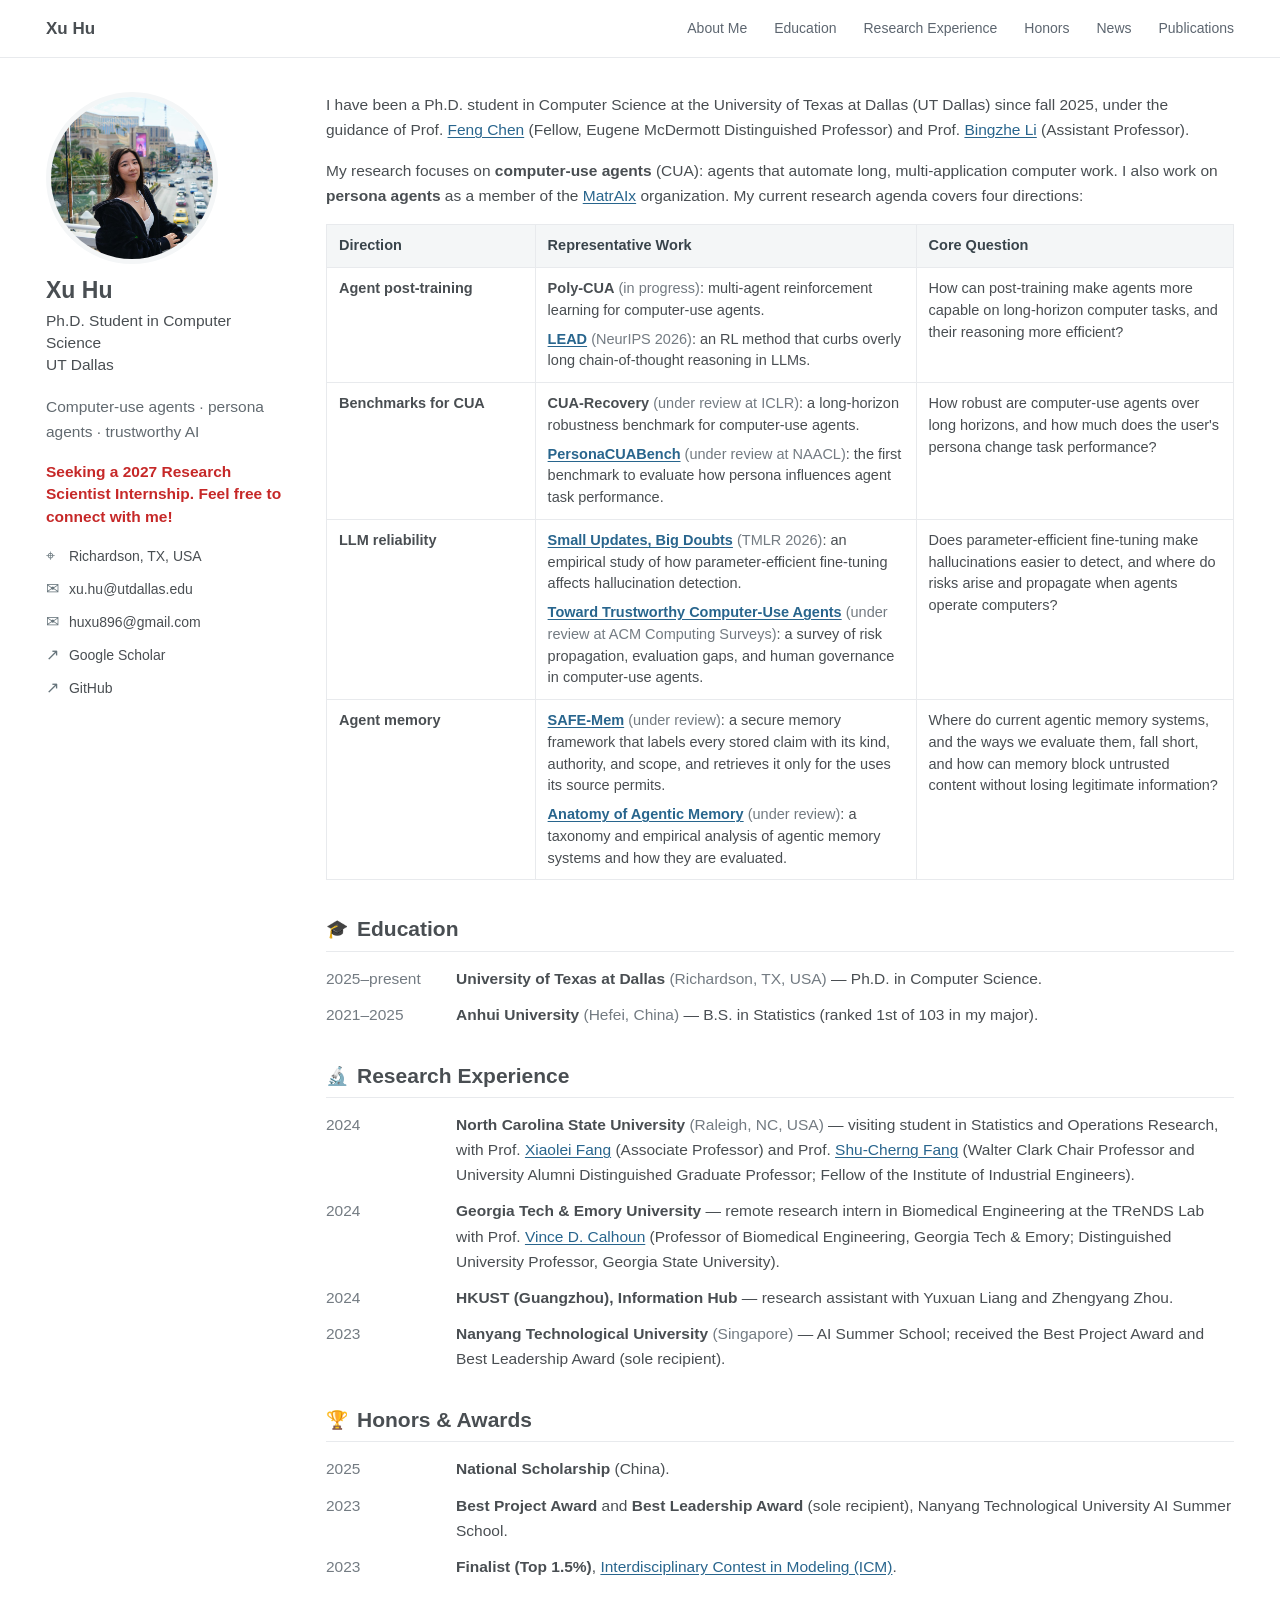
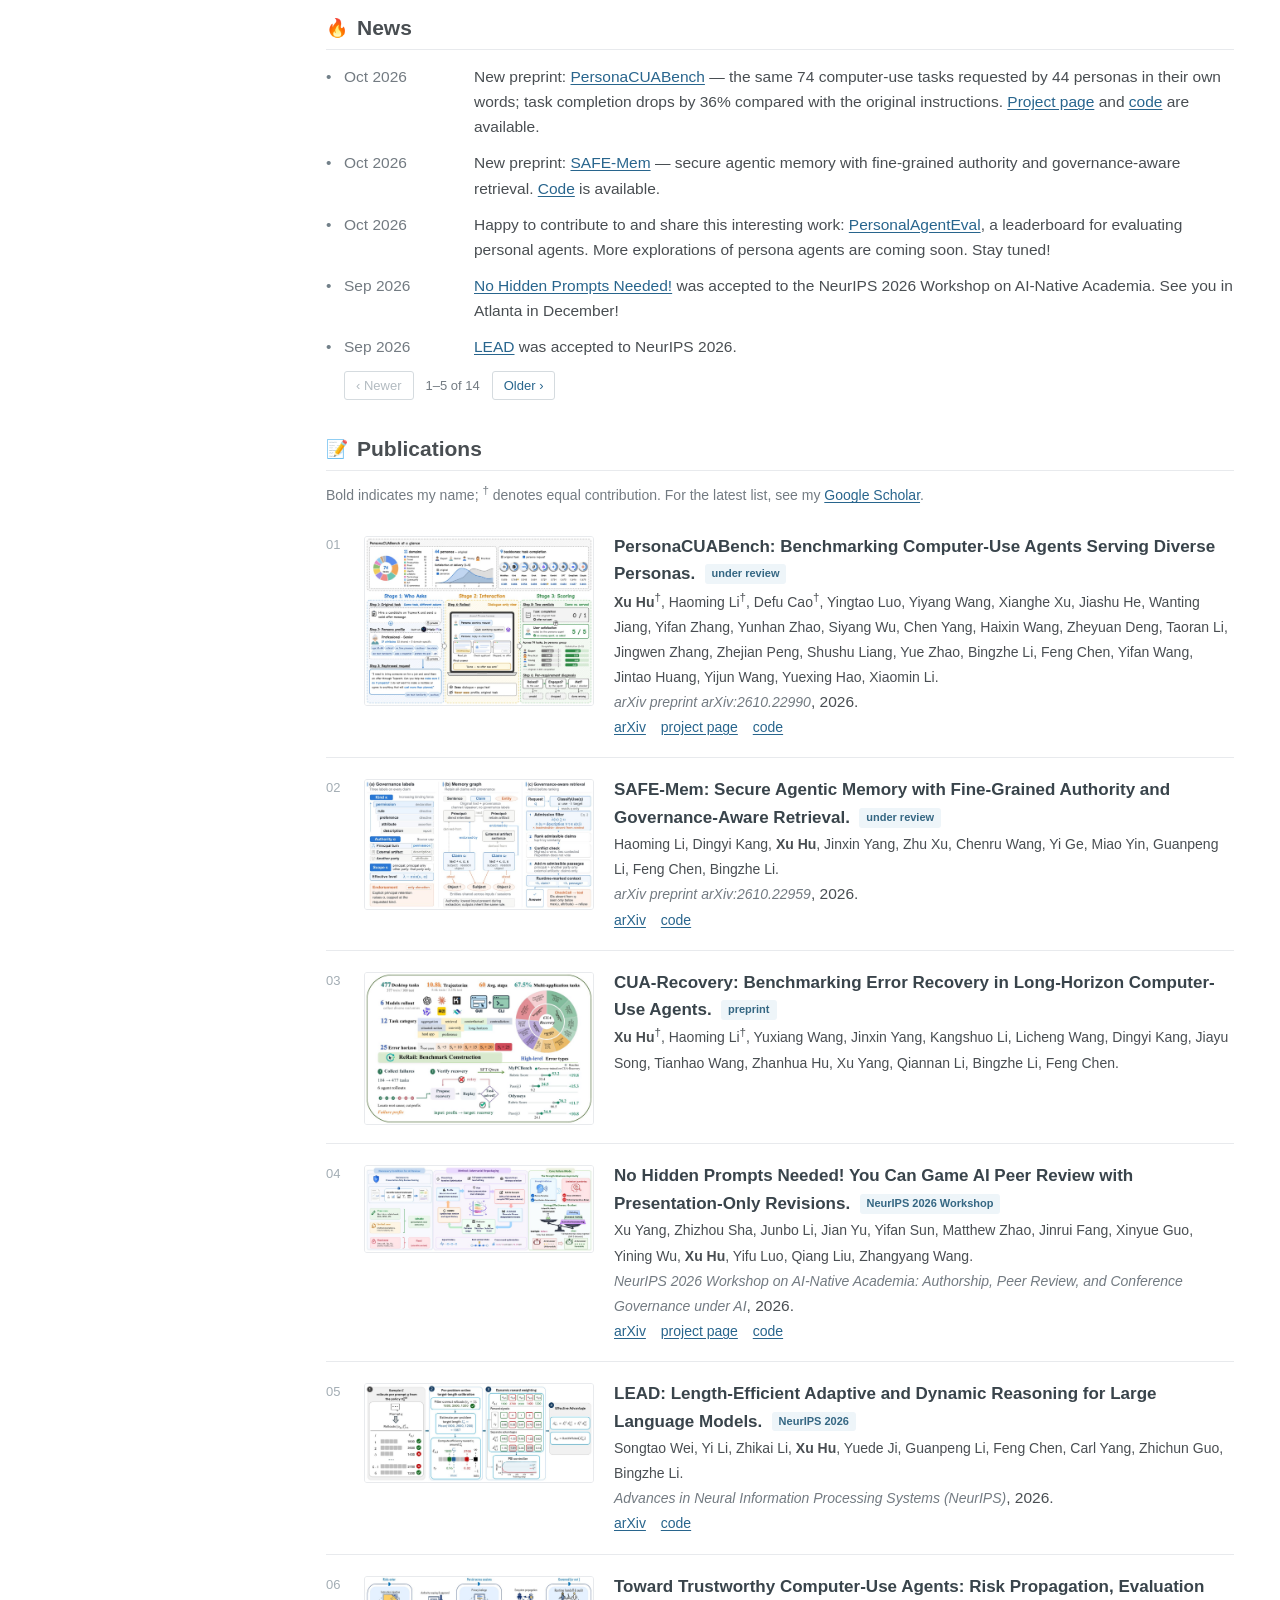
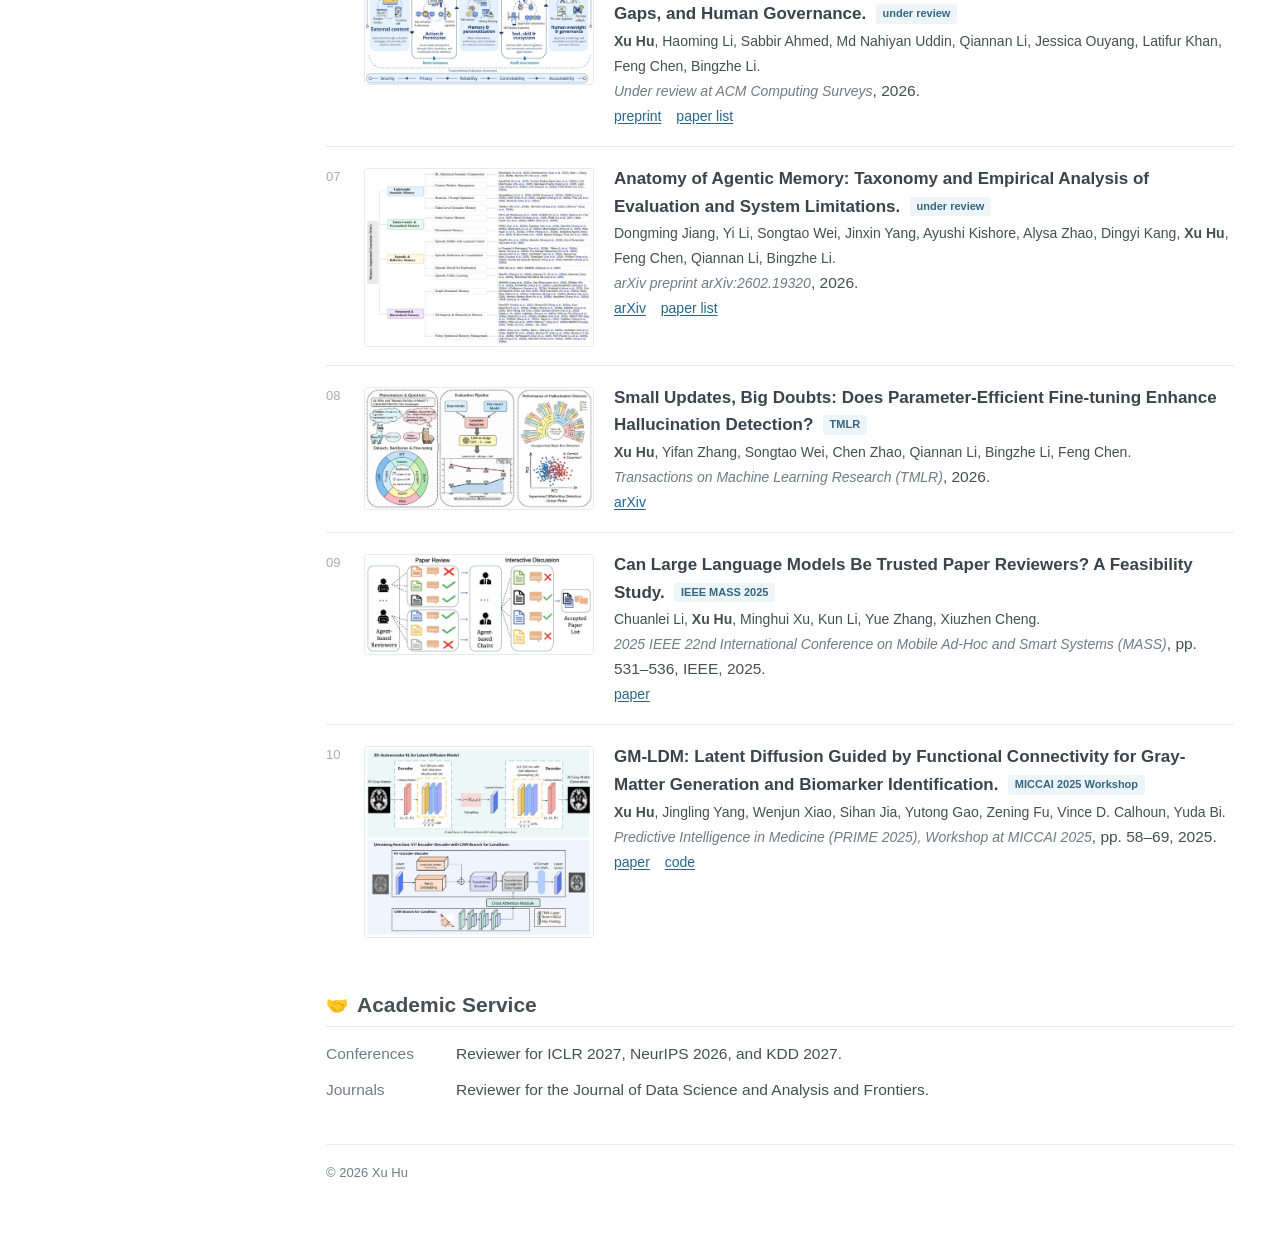
==== index.html @ dbf69cb7 "List Xu Hu first among PersonaCUABench co-first authors" ====
<!DOCTYPE html>
<html lang="en">
<head>
  <meta charset="utf-8" />
  <meta name="viewport" content="width=device-width, initial-scale=1" />
  <title>Xu Hu | Ph.D. Student at UT Dallas</title>
  <meta name="description" content="Xu Hu is a Ph.D. student in Computer Science at the University of Texas at Dallas (UT Dallas), researching trustworthy computer-use agents, persona agents, and AI safety." />
  <link rel="canonical" href="https://xu-hu-2002.github.io/" />
  <script type="application/ld+json">
  {
    "@context": "https://schema.org",
    "@type": "ProfilePage",
    "mainEntity": {
      "@type": "Person",
      "name": "Xu Hu",
      "url": "https://xu-hu-2002.github.io/",
      "image": "https://xu-hu-2002.github.io/profile.jpg",
      "jobTitle": "Ph.D. Student in Computer Science",
      "knowsAbout": ["Computer-use agents", "Persona agents", "AI safety", "Trustworthy AI"],
      "affiliation": {
        "@type": "CollegeOrUniversity",
        "name": "The University of Texas at Dallas",
        "alternateName": "UT Dallas"
      },
      "sameAs": [
        "https://scholar.google.com/citations?user=4LvTffEAAAAJ&hl=en",
        "https://github.com/xu-hu-2002"
      ]
    }
  }
  </script>
  <link rel="stylesheet" href="styles.css" />
</head>
<body>
  <a class="skip-link" href="#about">Skip to content</a>
  <header class="site-header">
    <div class="header-inner">
      <a class="site-brand" href="index.html">Xu Hu</a>
      <nav class="desktop-nav" aria-label="Main navigation">
        <a href="#about">About Me</a>
        <a href="#education">Education</a>
        <a href="#research">Research Experience</a>
        <a href="#honors">Honors</a>
        <a href="#news">News</a>
        <a href="#publications">Publications</a>
      </nav>
      <details class="mobile-nav">
        <summary aria-label="Open navigation">☰</summary>
        <nav aria-label="Mobile navigation">
          <a href="#about">About Me</a>
          <a href="#education">Education</a>
          <a href="#research">Research Experience</a>
          <a href="#honors">Honors</a>
          <a href="#news">News</a>
          <a href="#publications">Publications</a>
        </nav>
      </details>
    </div>
  </header>

  <div class="layout">
    <aside class="profile" aria-label="Xu Hu profile">
      <img class="profile-photo" src="profile.jpg" alt="Xu Hu" />
      <div class="profile-content">
        <h1>Xu Hu</h1>
        <p class="profile-role">Ph.D. Student in Computer Science<br />UT Dallas</p>
        <p class="profile-focus">Computer-use agents · persona agents · trustworthy AI</p>
        <p class="profile-seeking">Seeking a 2027 Research Scientist Internship. Feel free to connect with me!</p>
        <ul class="profile-links">
          <li><span aria-hidden="true">⌖</span> Richardson, TX, USA</li>
          <li><span aria-hidden="true">✉</span> <a href="mailto:xu.hu@utdallas.edu">xu.hu@utdallas.edu</a></li>
          <li><span aria-hidden="true">✉</span> <a href="mailto:huxu896@gmail.com">huxu896@gmail.com</a></li>
          <li><span aria-hidden="true">↗</span> <a href="https://scholar.google.com/citations?user=4LvTffEAAAAJ&amp;hl=en">Google Scholar</a></li>
          <li><span aria-hidden="true">↗</span> <a href="https://github.com/xu-hu-2002">GitHub</a></li>
        </ul>
      </div>
    </aside>

    <main class="content" id="about">
      <div class="bio">
        <p>
          I have been a Ph.D. student in Computer Science at the University of
          Texas at Dallas (UT Dallas) since fall 2025, under the guidance of
          Prof. <a href="https://profiles.utdallas.edu/feng.chen">Feng Chen</a>
          (Fellow, Eugene McDermott Distinguished Professor) and
          Prof. <a href="https://profiles.utdallas.edu/bingzhe.li">Bingzhe Li</a>
          (Assistant Professor).
        </p>
        <p>
          My research focuses on <strong>computer-use agents</strong> (CUA): agents that automate long,
          multi-application computer work. I also work on <strong>persona agents</strong> as a
          member of the <a href="https://matraix.ai/">MatrAIx</a> organization. My current research
          agenda covers four directions:
        </p>
        <div class="agenda-wrap">
          <table class="agenda">
            <thead>
              <tr>
                <th scope="col">Direction</th>
                <th scope="col">Representative Work</th>
                <th scope="col">Core Question</th>
              </tr>
            </thead>
            <tbody>
              <tr>
                <th scope="row">Agent post-training</th>
                <td class="work">
                  <p><strong>Poly-CUA</strong> <span class="status">(in progress)</span>: multi-agent reinforcement learning for computer-use agents.</p>
                  <p><a href="https://arxiv.org/abs/2605.09806"><strong>LEAD</strong></a> <span class="status">(NeurIPS 2026)</span>: an RL method that curbs overly long chain-of-thought reasoning in LLMs.</p>
                </td>
                <td>How can post-training make agents more capable on long-horizon computer tasks, and their reasoning more efficient?</td>
              </tr>
              <tr>
                <th scope="row">Benchmarks for CUA</th>
                <td class="work">
                  <p><strong>CUA-Recovery</strong> <span class="status">(under review at ICLR)</span>: a long-horizon robustness benchmark for computer-use agents.</p>
                  <p><a href="https://arxiv.org/abs/2610.22990"><strong>PersonaCUABench</strong></a> <span class="status">(under review at NAACL)</span>: the first benchmark to evaluate how persona influences agent task performance.</p>
                </td>
                <td>How robust are computer-use agents over long horizons, and how much does the user's persona change task performance?</td>
              </tr>
              <tr>
                <th scope="row">LLM reliability</th>
                <td class="work">
                  <p><a href="https://arxiv.org/abs/2602.11166"><strong>Small Updates, Big Doubts</strong></a> <span class="status">(TMLR 2026)</span>: an empirical study of how parameter-efficient fine-tuning affects hallucination detection.</p>
                  <p><a href="https://www.researchgate.net/publication/405422774_Toward_Trustworthy_Computer-Use_Agents_Risk_Propagation_Evaluation_Gaps_and_Human_Governance"><strong>Toward Trustworthy Computer-Use Agents</strong></a> <span class="status">(under review at ACM Computing Surveys)</span>: a survey of risk propagation, evaluation gaps, and human governance in computer-use agents.</p>
                </td>
                <td>Does parameter-efficient fine-tuning make hallucinations easier to detect, and where do risks arise and propagate when agents operate computers?</td>
              </tr>
              <tr>
                <th scope="row">Agent memory</th>
                <td class="work">
                  <p><a href="https://arxiv.org/abs/2610.22959"><strong>SAFE-Mem</strong></a> <span class="status">(under review)</span>: a secure memory framework that labels every stored claim with its kind, authority, and scope, and retrieves it only for the uses its source permits.</p>
                  <p><a href="https://arxiv.org/abs/2602.19320"><strong>Anatomy of Agentic Memory</strong></a> <span class="status">(under review)</span>: a taxonomy and empirical analysis of agentic memory systems and how they are evaluated.</p>
                </td>
                <td>Where do current agentic memory systems, and the ways we evaluate them, fall short, and how can memory block untrusted content without losing legitimate information?</td>
              </tr>
            </tbody>
          </table>
        </div>
      </div>

    <!-- Education -->
    <section id="education">
      <h2 class="section"><span aria-hidden="true">🎓</span> Education</h2>
      <ul class="timeline">
        <li>
          <span class="date">2025–present</span>
          <span class="what"><strong>University of Texas at Dallas</strong> <span class="location">(Richardson, TX, USA)</span> — Ph.D. in Computer Science.</span>
        </li>
        <li>
          <span class="date">2021–2025</span>
          <span class="what"><strong>Anhui University</strong> <span class="location">(Hefei, China)</span> — B.S. in Statistics (ranked 1st of 103 in my major).</span>
        </li>
      </ul>
    </section>

    <!-- Research experience -->
    <section id="research">
      <h2 class="section"><span aria-hidden="true">🔬</span> Research Experience</h2>
      <ul class="timeline">
        <li>
          <span class="date">2024</span>
          <span class="what"><strong>North Carolina State University</strong> <span class="location">(Raleigh, NC, USA)</span> — visiting student in Statistics and Operations Research, with Prof. <a class="faculty-name" href="https://ise.ncsu.edu/people/xfang8/">Xiaolei Fang</a> (Associate Professor) and Prof. <a class="faculty-name" href="https://ise.ncsu.edu/people/fang/">Shu-Cherng Fang</a> (Walter Clark Chair Professor and University Alumni Distinguished Graduate Professor; Fellow of the Institute of Industrial Engineers).</span>
        </li>
        <li>
          <span class="date">2024</span>
          <span class="what"><strong>Georgia Tech &amp; Emory University</strong> — remote research intern in Biomedical Engineering at the TReNDS Lab with Prof. <a class="faculty-name" href="https://biomed.emory.edu/about-us/faculty-detail/vince-d-calhoun-phd">Vince D. Calhoun</a> (Professor of Biomedical Engineering, Georgia Tech &amp; Emory; Distinguished University Professor, Georgia State University).</span>
        </li>
        <li>
          <span class="date">2024</span>
          <span class="what"><strong>HKUST (Guangzhou), Information Hub</strong> — research assistant with Yuxuan Liang and Zhengyang Zhou.</span>
        </li>
        <li>
          <span class="date">2023</span>
          <span class="what"><strong>Nanyang Technological University</strong> <span class="location">(Singapore)</span> — AI Summer School; received the Best Project Award and Best Leadership Award (sole recipient).</span>
        </li>
      </ul>
    </section>

    <!-- Honors and awards -->
    <section id="honors">
      <h2 class="section"><span aria-hidden="true">🏆</span> Honors &amp; Awards</h2>
      <ul class="timeline">
        <li>
          <span class="date">2025</span>
          <span class="what"><strong>National Scholarship</strong> (China).</span>
        </li>
        <li>
          <span class="date">2023</span>
          <span class="what"><strong>Best Project Award</strong> and <strong>Best Leadership Award</strong> (sole recipient), Nanyang Technological University AI Summer School.</span>
        </li>
        <li>
          <span class="date">2023</span>
          <span class="what"><strong>Finalist (Top 1.5%)</strong>, <a href="https://www.contest.comap.com/undergraduate/contests/mcm/contests/2023/results/">Interdisciplinary Contest in Modeling (ICM)</a>.</span>
        </li>
      </ul>
    </section>

    <!-- News -->
    <section id="news">
      <h2 class="section"><span aria-hidden="true">🔥</span> News</h2>
      <ul class="news" id="news-list">
        <li>
          <span class="date">Oct 2026</span>
          <span class="what">New preprint:
            <a href="https://arxiv.org/abs/2610.22990">PersonaCUABench</a> —
            the same 74 computer-use tasks requested by 44 personas in their own words; task completion drops by 36%
            compared with the original instructions.
            <a href="https://matraix.ai/research/persona-cua.html">Project page</a> and
            <a href="https://github.com/MatrAIx-ai/PersonaCUABench">code</a> are available.
          </span>
        </li>
        <li>
          <span class="date">Oct 2026</span>
          <span class="what">New preprint:
            <a href="https://arxiv.org/abs/2610.22959">SAFE-Mem</a> —
            secure agentic memory with fine-grained authority and governance-aware retrieval.
            <a href="https://github.com/LVenum/SAFE-Mem">Code</a> is available.
          </span>
        </li>
        <li>
          <span class="date">Oct 2026</span>
          <span class="what">Happy to contribute to and share this interesting work:
            <a href="https://personalagenteval.com">PersonalAgentEval</a>, a leaderboard for evaluating personal agents.
            More explorations of persona agents are coming soon. Stay tuned!
          </span>
        </li>
        <li>
          <span class="date">Sep 2026</span>
          <span class="what">
            <a href="https://arxiv.org/abs/2606.13044">No Hidden Prompts Needed!</a>
            was accepted to the NeurIPS 2026 Workshop on AI-Native Academia. See you in Atlanta in December!
          </span>
        </li>
        <li>
          <span class="date">Sep 2026</span>
          <span class="what">
            <a href="https://arxiv.org/abs/2605.09806">LEAD</a>
            was accepted to NeurIPS 2026.
          </span>
        </li>
        <li>
          <span class="date">Sep 2026</span>
          <span class="what">New work: CUA-Recovery —
            a benchmark and training set for error recovery in long-horizon computer-use agents.
          </span>
        </li>
        <li>
          <span class="date">Jul 30, 2026</span>
          <span class="what">Our paper
            <a href="https://arxiv.org/abs/2602.11166">Small Updates, Big Doubts</a>,
            on hallucination detection, was accepted for publication in Transactions on
            Machine Learning Research (TMLR). This is the first paper from my Ph.D. research!
          </span>
        </li>
        <li>
          <span class="date">Jun 2026</span>
          <span class="what">New preprint:
            <a href="https://arxiv.org/abs/2606.13044">No Hidden Prompts Needed!</a> —
            gaming AI peer review with presentation-only revisions.
          </span>
        </li>
        <li>
          <span class="date">May 2026</span>
          <span class="what">New preprint:
            <a href="https://arxiv.org/abs/2605.09806">LEAD</a> —
            length-efficient adaptive and dynamic reasoning for LLMs.
          </span>
        </li>
        <li>
          <span class="date">2026</span>
          <span class="what">New survey:
            <a href="https://www.researchgate.net/publication/405422774_Toward_Trustworthy_Computer-Use_Agents_Risk_Propagation_Evaluation_Gaps_and_Human_Governance">Toward Trustworthy Computer-Use Agents</a> —
            risk propagation, evaluation gaps, and human governance. Now under review at ACM Computing Surveys.
          </span>
        </li>
        <li>
          <span class="date">Feb 2026</span>
          <span class="what">Two new preprints:
            <a href="https://arxiv.org/abs/2602.11166">Small Updates, Big Doubts</a>
            (hallucination detection) and
            <a href="https://arxiv.org/abs/2602.19320">Anatomy of Agentic Memory</a>.
          </span>
        </li>
        <li>
          <span class="date">Oct 2025</span>
          <span class="what">Paper at IEEE MASS 2025:
            <a href="https://ieeexplore.ieee.org/abstract/document/11206164"><em>Can Large Language Models Be Trusted Paper Reviewers?</em></a>
          </span>
        </li>
        <li>
          <span class="date">Sep 2025</span>
          <span class="what">
            <a href="https://link.springer.com/chapter/10.1007/978-3-032-07904-6_6">GM-LDM</a>
            accepted to the PRIME 2025 workshop at MICCAI 2025.
          </span>
        </li>
        <li>
          <span class="date">Aug 2025</span>
          <span class="what">Started my Ph.D. in Computer Science at UT Dallas.</span>
        </li>
      </ul>
      <div class="news-nav" aria-label="News navigation">
        <button type="button" id="news-newer" aria-controls="news-list">&lsaquo; Newer</button>
        <span class="news-count" id="news-count" aria-live="polite"></span>
        <button type="button" id="news-older" aria-controls="news-list">Older &rsaquo;</button>
      </div>
    </section>

    <!-- Publications -->
    <section id="publications">
      <h2 class="section"><span aria-hidden="true">📝</span> Publications</h2>
      <p class="section-note">Bold indicates my name; <sup>†</sup> denotes equal contribution. For the latest list, see my
        <a href="https://scholar.google.com/citations?user=4LvTffEAAAAJ&amp;hl=en">Google Scholar</a>.
      </p>
      <ol class="pubs">

        <li class="has-fig">
          <a class="pub-fig" href="figures/persona-cua-bench.jpg"><img src="figures/persona-cua-bench.jpg" width="1100" height="811" loading="lazy" alt="Overview of PersonaCUABench: who asks, interaction, and scoring" /></a>
          <div class="pub-body">
            <span class="pub-title"><a href="https://arxiv.org/abs/2610.22990">PersonaCUABench: Benchmarking Computer-Use Agents
              Serving Diverse Personas.</a></span>
            <span class="badge">under review</span><br />
            <span class="pub-authors">
              <span class="me">Xu Hu</span><sup>†</sup>, Haoming Li<sup>†</sup>, Defu Cao<sup>†</sup>, Yingtao Luo,
              Yiyang Wang, Xianghe Xu, Jiashu He, Wanting Jiang, Yifan Zhang, Yunhan Zhao, Siyang Wu,
              Chen Yang, Haixin Wang, Zheyuan Deng, Taoran Li, Jingwen Zhang, Zhejian Peng, Shushu Liang,
              Yue Zhao, Bingzhe Li, Feng Chen, Yifan Wang, Jintao Huang, Yijun Wang, Yuexing Hao,
              Xiaomin Li.</span><br />
            <span class="pub-venue">arXiv preprint arXiv:2610.22990</span>, 2026.<br />
            <span class="pub-links">
              <a href="https://arxiv.org/abs/2610.22990">arXiv</a>
              <a href="https://matraix.ai/research/persona-cua.html">project page</a>
              <a href="https://github.com/MatrAIx-ai/PersonaCUABench">code</a>
            </span>
          </div>
        </li>

        <li class="has-fig">
          <a class="pub-fig" href="figures/safe-mem.jpg"><img src="figures/safe-mem.jpg" width="1100" height="622" loading="lazy" alt="Overview of SAFE-Mem: governance labels, memory graph, and governance-aware retrieval" /></a>
          <div class="pub-body">
            <span class="pub-title"><a href="https://arxiv.org/abs/2610.22959">SAFE-Mem: Secure Agentic Memory with Fine-Grained Authority
              and Governance-Aware Retrieval.</a></span>
            <span class="badge">under review</span><br />
            <span class="pub-authors">
              Haoming Li, Dingyi Kang, <span class="me">Xu Hu</span>, Jinxin Yang, Zhu Xu, Chenru Wang,
              Yi Ge, Miao Yin, Guanpeng Li, Feng Chen, Bingzhe Li.</span><br />
            <span class="pub-venue">arXiv preprint arXiv:2610.22959</span>, 2026.<br />
            <span class="pub-links">
              <a href="https://arxiv.org/abs/2610.22959">arXiv</a>
              <a href="https://github.com/LVenum/SAFE-Mem">code</a>
            </span>
          </div>
        </li>

        <li class="has-fig">
          <a class="pub-fig" href="figures/cua-recovery.jpg"><img src="figures/cua-recovery.jpg" width="1100" height="732" loading="lazy" alt="Overview of the CUA-Recovery benchmark and its construction" /></a>
          <div class="pub-body">
            <span class="pub-title">CUA-Recovery: Benchmarking Error Recovery in Long-Horizon
              Computer-Use Agents.</span>
            <span class="badge">preprint</span><br />
            <span class="pub-authors">
              <span class="me">Xu Hu</span><sup>†</sup>, Haoming Li<sup>†</sup>, Yuxiang Wang, Jinxin Yang,
              Kangshuo Li, Licheng Wang, Dingyi Kang, Jiayu Song, Tianhao Wang, Zhanhua Hu, Xu Yang,
              Qiannan Li, Bingzhe Li, Feng Chen.</span>
          </div>
        </li>

        <li class="has-fig">
          <a class="pub-fig" href="figures/no-hidden-prompts.jpg"><img src="figures/no-hidden-prompts.jpg" width="1100" height="414" loading="lazy" alt="Overview of the presentation-only review-gaming framework" /></a>
          <div class="pub-body">
            <span class="pub-title"><a href="https://arxiv.org/abs/2606.13044">No Hidden Prompts Needed! You Can Game AI Peer Review with
              Presentation-Only Revisions.</a></span>
            <span class="badge">NeurIPS 2026 Workshop</span><br />
            <span class="pub-authors">
              Xu Yang, Zhizhou Sha, Junbo Li, Jian Yu, Yifan Sun, Matthew Zhao, Jinrui Fang,
              Xinyue Guo, Yining Wu, <span class="me">Xu Hu</span>, Yifu Luo, Qiang Liu,
              Zhangyang Wang.</span><br />
            <span class="pub-venue">NeurIPS 2026 Workshop on AI-Native Academia: Authorship, Peer Review,
              and Conference Governance under AI</span>, 2026.<br />
            <span class="pub-links">
              <a href="https://arxiv.org/abs/2606.13044">arXiv</a>
              <a href="https://xyimatvoid.github.io/ARGAR-Site/">project page</a>
              <a href="https://github.com/xyimatvoid/ARGAR">code</a>
            </span>
          </div>
        </li>

        <li class="has-fig">
          <a class="pub-fig" href="figures/lead.jpg"><img src="figures/lead.jpg" width="1100" height="473" loading="lazy" alt="The LEAD framework" /></a>
          <div class="pub-body">
            <span class="pub-title"><a href="https://arxiv.org/abs/2605.09806">LEAD: Length-Efficient Adaptive and Dynamic Reasoning for
              Large Language Models.</a></span>
            <span class="badge">NeurIPS 2026</span><br />
            <span class="pub-authors">
              Songtao Wei, Yi Li, Zhikai Li, <span class="me">Xu Hu</span>, Yuede Ji, Guanpeng Li,
              Feng Chen, Carl Yang, Zhichun Guo, Bingzhe Li.</span><br />
            <span class="pub-venue">Advances in Neural Information Processing Systems (NeurIPS)</span>, 2026.<br />
            <span class="pub-links">
              <a href="https://arxiv.org/abs/2605.09806">arXiv</a>
              <a href="https://github.com/CrazyMint/LEAD">code</a>
            </span>
          </div>
        </li>

        <li class="has-fig">
          <a class="pub-fig" href="figures/trustworthy-cua-survey.jpg"><img src="figures/trustworthy-cua-survey.jpg" width="1100" height="519" loading="lazy" alt="Overview of risk propagation in computer-use agents" /></a>
          <div class="pub-body">
            <span class="pub-title"><a href="https://www.researchgate.net/publication/405422774_Toward_Trustworthy_Computer-Use_Agents_Risk_Propagation_Evaluation_Gaps_and_Human_Governance">Toward Trustworthy Computer-Use Agents: Risk Propagation,
              Evaluation Gaps, and Human Governance.</a></span>
            <span class="badge">under review</span><br />
            <span class="pub-authors">
              <span class="me">Xu Hu</span>, Haoming Li, Sabbir Ahmed, Md Nahiyan Uddin, Qiannan Li,
              Jessica Ouyang, Latifur Khan, Feng Chen, Bingzhe Li.</span><br />
            <span class="pub-venue">Under review at ACM Computing Surveys</span>, 2026.<br />
            <span class="pub-links">
              <a href="https://www.researchgate.net/publication/405422774_Toward_Trustworthy_Computer-Use_Agents_Risk_Propagation_Evaluation_Gaps_and_Human_Governance">preprint</a>
              <a href="https://github.com/xu-hu-2002/Toward-Trustworthy-Computer-Use-Agent-A-Survey">paper list</a>
            </span>
          </div>
        </li>

        <li class="has-fig">
          <a class="pub-fig" href="figures/anatomy-agentic-memory.jpg"><img src="figures/anatomy-agentic-memory.jpg" width="1100" height="852" loading="lazy" alt="Taxonomy of memory-augmented generation systems" /></a>
          <div class="pub-body">
            <span class="pub-title"><a href="https://arxiv.org/abs/2602.19320">Anatomy of Agentic Memory: Taxonomy and Empirical Analysis of
              Evaluation and System Limitations.</a></span>
            <span class="badge">under review</span><br />
            <span class="pub-authors">
              Dongming Jiang, Yi Li, Songtao Wei, Jinxin Yang, Ayushi Kishore, Alysa Zhao,
              Dingyi Kang, <span class="me">Xu Hu</span>, Feng Chen, Qiannan Li, Bingzhe Li.</span><br />
            <span class="pub-venue">arXiv preprint arXiv:2602.19320</span>, 2026.<br />
            <span class="pub-links">
              <a href="https://arxiv.org/abs/2602.19320">arXiv</a>
              <a href="https://github.com/FredJiang0324/Anatomy-of-Agentic-Memory">paper list</a>
            </span>
          </div>
        </li>

        <li class="has-fig">
          <a class="pub-fig" href="figures/small-updates-big-doubts.jpg"><img src="figures/small-updates-big-doubts.jpg" width="1100" height="585" loading="lazy" alt="Overview of the empirical study of fine-tuning and hallucination detection" /></a>
          <div class="pub-body">
            <span class="pub-title"><a href="https://arxiv.org/abs/2602.11166">Small Updates, Big Doubts: Does Parameter-Efficient Fine-tuning
              Enhance Hallucination Detection?</a></span>
            <span class="badge">TMLR</span><br />
            <span class="pub-authors">
              <span class="me">Xu Hu</span>, Yifan Zhang, Songtao Wei, Chen Zhao, Qiannan Li,
              Bingzhe Li, Feng Chen.</span><br />
            <span class="pub-venue">Transactions on Machine Learning Research (TMLR)</span>, 2026.<br />
            <span class="pub-links">
              <a href="https://arxiv.org/abs/2602.11166">arXiv</a>
            </span>
          </div>
        </li>

        <li class="has-fig">
          <a class="pub-fig" href="figures/llm-paper-reviewers.jpg"><img src="figures/llm-paper-reviewers.jpg" width="1100" height="477" loading="lazy" alt="Agent-based paper review and interactive discussion pipeline" /></a>
          <div class="pub-body">
            <span class="pub-title"><a href="https://ieeexplore.ieee.org/abstract/document/11206164">Can Large Language Models Be Trusted Paper Reviewers?
              A Feasibility Study.</a></span>
            <span class="badge">IEEE MASS 2025</span><br />
            <span class="pub-authors">
              Chuanlei Li, <span class="me">Xu Hu</span>, Minghui Xu, Kun Li, Yue Zhang,
              Xiuzhen Cheng.</span><br />
            <span class="pub-venue">2025 IEEE 22nd International Conference on Mobile Ad-Hoc and
              Smart Systems (MASS)</span>, pp. 531&ndash;536, IEEE, 2025.<br />
            <span class="pub-links">
              <a href="https://ieeexplore.ieee.org/abstract/document/11206164">paper</a>
            </span>
          </div>
        </li>

        <li class="has-fig">
          <a class="pub-fig" href="figures/gm-ldm.jpg"><img src="figures/gm-ldm.jpg" width="1100" height="914" loading="lazy" alt="Architecture of the GM-LDM 3D autoencoder and conditional denoising network" /></a>
          <div class="pub-body">
            <span class="pub-title"><a href="https://link.springer.com/chapter/10.1007/978-3-032-07904-6_6">GM-LDM: Latent Diffusion Guided by Functional Connectivity for
              Gray-Matter Generation and Biomarker Identification.</a></span>
            <span class="badge">MICCAI 2025 Workshop</span><br />
            <span class="pub-authors">
              <span class="me">Xu Hu</span>, Jingling Yang, Wenjun Xiao, Sihan Jia, Yutong Gao,
              Zening Fu, Vince D. Calhoun, Yuda Bi.</span><br />
            <span class="pub-venue">Predictive Intelligence in Medicine (PRIME 2025), Workshop at MICCAI 2025</span>,
            pp. 58&ndash;69, 2025.<br />
            <span class="pub-links">
              <a href="https://link.springer.com/chapter/10.1007/978-3-032-07904-6_6">paper</a>
              <a href="https://github.com/xu-hu-2002/FNCtoGM">code</a>
            </span>
          </div>
        </li>

      </ol>
    </section>

    <!-- Academic service -->
    <section id="service">
      <h2 class="section"><span aria-hidden="true">🤝</span> Academic Service</h2>
      <ul class="timeline">
        <li>
          <span class="date">Conferences</span>
          <span class="what">Reviewer for ICLR 2027, NeurIPS 2026, and KDD 2027.</span>
        </li>
        <li>
          <span class="date">Journals</span>
          <span class="what">Reviewer for the Journal of Data Science and Analysis and Frontiers.</span>
        </li>
      </ul>
    </section>

      <footer>&copy; <span id="year"></span> Xu Hu</footer>
    </main>
  </div>
  <script>
    document.getElementById("year").textContent = new Date().getFullYear();
    document.querySelectorAll(".mobile-nav a").forEach(link =>
      link.addEventListener("click", () => { link.closest("details").open = false; })
    );

    // News: a sliding window of five items, moved with the Newer / Older buttons.
    (function () {
      var list = document.getElementById("news-list");
      if (!list) return;
      var items = Array.prototype.slice.call(list.children);
      var SIZE = 5, start = 0, maxStart = Math.max(0, items.length - SIZE);
      if (!maxStart) return;
      var newer = document.getElementById("news-newer");
      var older = document.getElementById("news-older");
      var count = document.getElementById("news-count");
      list.classList.add("news-windowed");

      function show(from, animate, shift) {
        start = Math.min(Math.max(from, 0), maxStart);
        list.style.setProperty("--news-shift", (shift || 0) + "px");
        items.forEach(function (li, i) {
          var visible = i >= start && i < start + SIZE;
          li.hidden = !visible;
          li.classList.toggle("news-last", i === start + SIZE - 1);
          li.classList.remove("news-enter");
          if (visible && animate) { void li.offsetWidth; li.classList.add("news-enter"); }
        });
        newer.disabled = start === 0;
        older.disabled = start === maxStart;
        count.textContent = (start + 1) + "\u2013" + (start + SIZE) + " of " + items.length;
      }

      // Reserve the height of the tallest window so the sections below do not jump.
      function reserve() {
        var keep = start, tallest = 0;
        list.style.minHeight = "";
        for (var s = 0; s <= maxStart; s++) { show(s, false); tallest = Math.max(tallest, list.offsetHeight); }
        list.style.minHeight = tallest + "px";
        show(keep, false);
      }

      newer.addEventListener("click", function () { show(start - SIZE, true, -6); });
      older.addEventListener("click", function () { show(start + SIZE, true, 6); });
      window.addEventListener("resize", reserve);
      reserve();
    })();
  </script>
</body>
</html>
---- styles.css ----
:root {
  --ink: #494e52;
  --muted: #737b82;
  --link: #28658d;
  --link-hover: #154866;
  --line: #e8eaed;
  --max: 1240px;
}

* { box-sizing: border-box; }
html { scroll-behavior: smooth; -webkit-text-size-adjust: 100%; }
body {
  margin: 0;
  color: var(--ink);
  background: #fff;
  font-family: "Trebuchet MS", Helvetica, Arial, sans-serif;
  font-size: 15.5px;
  line-height: 1.62;
  -webkit-font-smoothing: antialiased;
}
a { color: var(--link); text-decoration: underline; text-underline-offset: 2px; }
a:hover { color: var(--link-hover); }
strong { font-weight: 700; }
.skip-link { position: absolute; top: -80px; left: 12px; z-index: 20; background: #fff; padding: 8px 12px; }
.skip-link:focus { top: 8px; }

/* Top navigation */
.site-header {
  position: sticky;
  top: 0;
  z-index: 10;
  height: 58px;
  background: rgba(255, 255, 255, .98);
  border-bottom: 1px solid var(--line);
}
.header-inner {
  max-width: var(--max);
  height: 100%;
  margin: 0 auto;
  padding: 0 26px;
  display: flex;
  align-items: center;
  justify-content: space-between;
  gap: 28px;
}
.site-brand {
  color: var(--ink);
  text-decoration: none;
  font-size: 17px;
  font-weight: 700;
  white-space: nowrap;
}
.desktop-nav { display: flex; align-items: center; gap: 27px; }
.desktop-nav a {
  color: #5d6670;
  text-decoration: none;
  white-space: nowrap;
  font-size: 14px;
}
.desktop-nav a:hover, .desktop-nav a[aria-current="page"] { color: var(--link); }
.mobile-nav { display: none; position: relative; }
.mobile-nav summary {
  display: grid;
  place-items: center;
  width: 38px;
  height: 36px;
  color: #fff;
  background: #65717a;
  cursor: pointer;
  list-style: none;
  font-size: 22px;
  line-height: 1;
}
.mobile-nav summary::-webkit-details-marker { display: none; }
.mobile-nav nav {
  position: absolute;
  top: 44px;
  right: 0;
  width: 230px;
  padding: 8px 0;
  background: #fff;
  border: 1px solid var(--line);
  box-shadow: 0 8px 24px rgba(38, 51, 60, .12);
}
.mobile-nav nav a { display: block; padding: 9px 17px; color: var(--ink); text-decoration: none; }
.mobile-nav nav a:hover { background: #f5f7f8; color: var(--link); }

/* Profile and article layout */
.layout {
  max-width: var(--max);
  margin: 0 auto;
  padding: 34px 26px 72px;
  display: grid;
  grid-template-columns: 236px minmax(0, 1fr);
  gap: 44px;
  align-items: start;
}
.profile { position: sticky; top: 92px; }
.profile-photo {
  display: block;
  width: 172px;
  height: 172px;
  border-radius: 50%;
  border: 5px solid #f4f6f7;
  object-fit: cover;
  object-position: center 37%;
  margin: 0 0 13px;
}
.profile h1 { margin: 0 0 5px; font-size: 23px; line-height: 1.2; }
.profile-role { margin: 0 0 18px; line-height: 1.42; }
.profile-focus { margin: 0 0 17px; color: #626a70; }
.profile-seeking { margin: 0 0 15px; color: #c62828; font-weight: 700; line-height: 1.45; }
.profile-links { margin: 0; padding: 0; list-style: none; font-size: 14px; }
.profile-links li { margin: 0 0 7px; overflow-wrap: anywhere; }
.profile-links li span { display: inline-block; width: 19px; color: #66747b; font-size: 16px; }
.profile-links a { color: var(--ink); text-decoration: none; }
.profile-links a:hover { color: var(--link); text-decoration: underline; }
.content { min-width: 0; }
.bio p { margin: 0 0 16px; }
.bio p:last-child { margin-bottom: 0; }

/* Sections and dated lists */
section { margin-top: 36px; scroll-margin-top: 78px; }
.content > section:first-child { margin-top: 0; }
.content { scroll-margin-top: 78px; }
h2.section {
  display: flex;
  align-items: center;
  gap: 9px;
  margin: 0 0 14px;
  padding: 0 0 8px;
  border-bottom: 1px solid var(--line);
  font-size: 21px;
  line-height: 1.25;
  font-weight: 700;
}
h2.section span { font-size: 18px; }
ul.timeline, ul.news { list-style: none; margin: 0; padding: 0; }
ul.timeline li, ul.news li {
  display: grid;
  grid-template-columns: 116px minmax(0, 1fr);
  gap: 14px;
  margin: 0 0 11px;
}
ul.timeline li:last-child, ul.news li:last-child { margin-bottom: 0; }
ul.news li { position: relative; padding-left: 18px; }
ul.news li::before { content: "•"; position: absolute; left: 0; top: 0; color: #728089; }
.date { color: var(--muted); white-space: nowrap; font-variant-numeric: tabular-nums; }
.what { min-width: 0; }
.location { color: var(--muted); }
.faculty-name { white-space: nowrap; }

/* News sliding window: five items at a time */
.news-nav { display: none; align-items: center; gap: 12px; margin-top: 12px; padding-left: 18px; font-size: 13px; color: var(--muted); }
.news-windowed + .news-nav { display: flex; }
.news-windowed li[hidden] { display: none; }
.news-windowed li.news-last { margin-bottom: 0; }
.news-nav button {
  padding: 3px 11px;
  border: 1px solid #d5dbdf;
  border-radius: 3px;
  background: #fff;
  color: var(--link);
  font: inherit;
  cursor: pointer;
}
.news-nav button:hover:not(:disabled) { background: #eef5f9; border-color: #b9c6ce; }
.news-nav button:disabled { color: #b3bbc1; cursor: default; }
.news-count { font-variant-numeric: tabular-nums; }
@keyframes news-in { from { opacity: 0; transform: translateY(var(--news-shift, 6px)); } to { opacity: 1; transform: none; } }
.news-windowed li.news-enter { animation: news-in .22s ease-out; }

/* Publication list */
.section-note { color: var(--muted); margin: -4px 0 8px; font-size: 14px; }
ol.pubs { margin: 0; padding: 0; list-style: none; counter-reset: pub; }
ol.pubs li {
  position: relative;
  margin: 0;
  padding: 18px 0 18px 38px;
  border-bottom: 1px solid var(--line);
  counter-increment: pub;
}
ol.pubs li:last-child { border-bottom: 0; }
ol.pubs li::before {
  content: counter(pub, decimal-leading-zero);
  position: absolute;
  top: 19px;
  left: 0;
  color: #a3adb4;
  font-size: 13px;
  font-variant-numeric: tabular-nums;
}
ol.pubs li { display: grid; grid-template-columns: 230px minmax(0, 1fr); gap: 20px; align-items: start; }
.pub-fig { display: block; margin-top: 3px; border: 1px solid var(--line); border-radius: 3px; background: #fff; overflow: hidden; line-height: 0; }
.pub-fig img { display: block; width: 100%; height: auto; }
a.pub-fig:hover { border-color: #b9c6ce; }
.pub-fig-empty { border: 0; }
.pub-body { min-width: 0; }
.pub-title { font-size: 17px; font-weight: 700; color: #39444b; }
.pub-title a { color: inherit; text-decoration: none; }
.pub-title a:hover { color: var(--link); text-decoration: underline; }
.pub-authors { font-size: 14px; }
.pub-authors .me { font-weight: 700; }
.pub-venue { color: var(--muted); font-style: italic; font-size: 14px; }
.pub-links { font-size: 14px; }
.pub-links a { margin-right: 11px; }
.badge {
  display: inline-block;
  margin-left: 5px;
  padding: 1px 7px;
  border-radius: 3px;
  background: #eef5f9;
  color: #356783;
  font-size: 11px;
  font-weight: 700;
  vertical-align: 2px;
}

/* Research agenda table */
.agenda-wrap { margin: 0; overflow-x: auto; }
table.agenda { width: 100%; border-collapse: collapse; font-size: 14.5px; line-height: 1.5; }
table.agenda th, table.agenda td {
  padding: 10px 12px;
  border: 1px solid var(--line);
  text-align: left;
  vertical-align: top;
}
table.agenda thead th { background: #f4f6f7; color: #39444b; font-weight: 700; }
table.agenda tbody th { width: 23%; font-weight: 700; }
table.agenda td.work { width: 42%; }
table.agenda td.work p { margin: 0 0 7px; }
table.agenda td.work p:last-child { margin-bottom: 0; }
table.agenda .status { color: var(--muted); }

footer {
  margin-top: 42px;
  padding-top: 17px;
  border-top: 1px solid var(--line);
  color: var(--muted);
  font-size: 13px;
}

@media (max-width: 1000px) {
  .layout { grid-template-columns: 205px minmax(0, 1fr); gap: 34px; }
  ol.pubs li { grid-template-columns: 180px minmax(0, 1fr); gap: 16px; }
  .desktop-nav { gap: 17px; }
  .desktop-nav a { font-size: 13px; }
}
@media (max-width: 760px) {
  .desktop-nav { display: none; }
  .mobile-nav { display: block; }
  .layout { display: block; padding: 26px 20px 64px; }
  .profile {
    position: static;
    display: grid;
    grid-template-columns: 104px minmax(0, 1fr);
    gap: 18px;
    align-items: start;
    margin-bottom: 28px;
  }
  .profile-photo { width: 104px; height: 104px; border-width: 4px; margin: 0; }
  .profile h1 { font-size: 21px; }
  .profile-role { margin-bottom: 9px; }
  .profile-focus { display: none; }
  .profile-seeking { margin-bottom: 8px; font-size: 14px; }
  .profile-links { display: flex; flex-wrap: wrap; gap: 0 12px; font-size: 13px; }
  .profile-links li { margin-bottom: 2px; }
  .header-inner { padding: 0 20px; }
}
@media (max-width: 560px) {
  body { font-size: 15px; }
  .profile { grid-template-columns: 84px minmax(0, 1fr); gap: 13px; }
  .profile-photo { width: 84px; height: 84px; }
  .profile h1 { font-size: 19px; }
  .profile-role { font-size: 13px; }
  .profile-links li:first-child { width: 100%; }
  h2.section { font-size: 19px; }
  ul.timeline li, ul.news li { display: block; margin-bottom: 14px; }
  .date { display: block; font-size: 13px; margin-bottom: 1px; }
  ol.pubs li { display: block; padding-left: 31px; }
  .pub-fig { max-width: 420px; margin: 2px 0 10px; }
  .pub-fig-empty { display: none; }
  .news-nav { padding-left: 0; }
  .pub-title { font-size: 15.5px; }
  table.agenda thead { display: none; }
  table.agenda, table.agenda tbody, table.agenda tr, table.agenda th, table.agenda td { display: block; }
  table.agenda tbody th, table.agenda td.work { width: auto; }
  table.agenda tr { margin: 0 0 10px; border: 1px solid var(--line); }
  table.agenda tr:last-child { margin-bottom: 0; }
  table.agenda th, table.agenda td { border: 0; padding: 7px 12px; }
  table.agenda tbody th { background: #f4f6f7; }
}
@media (prefers-reduced-motion: reduce) {
  html { scroll-behavior: auto; }
  .news-windowed li.news-enter { animation: none; }
}
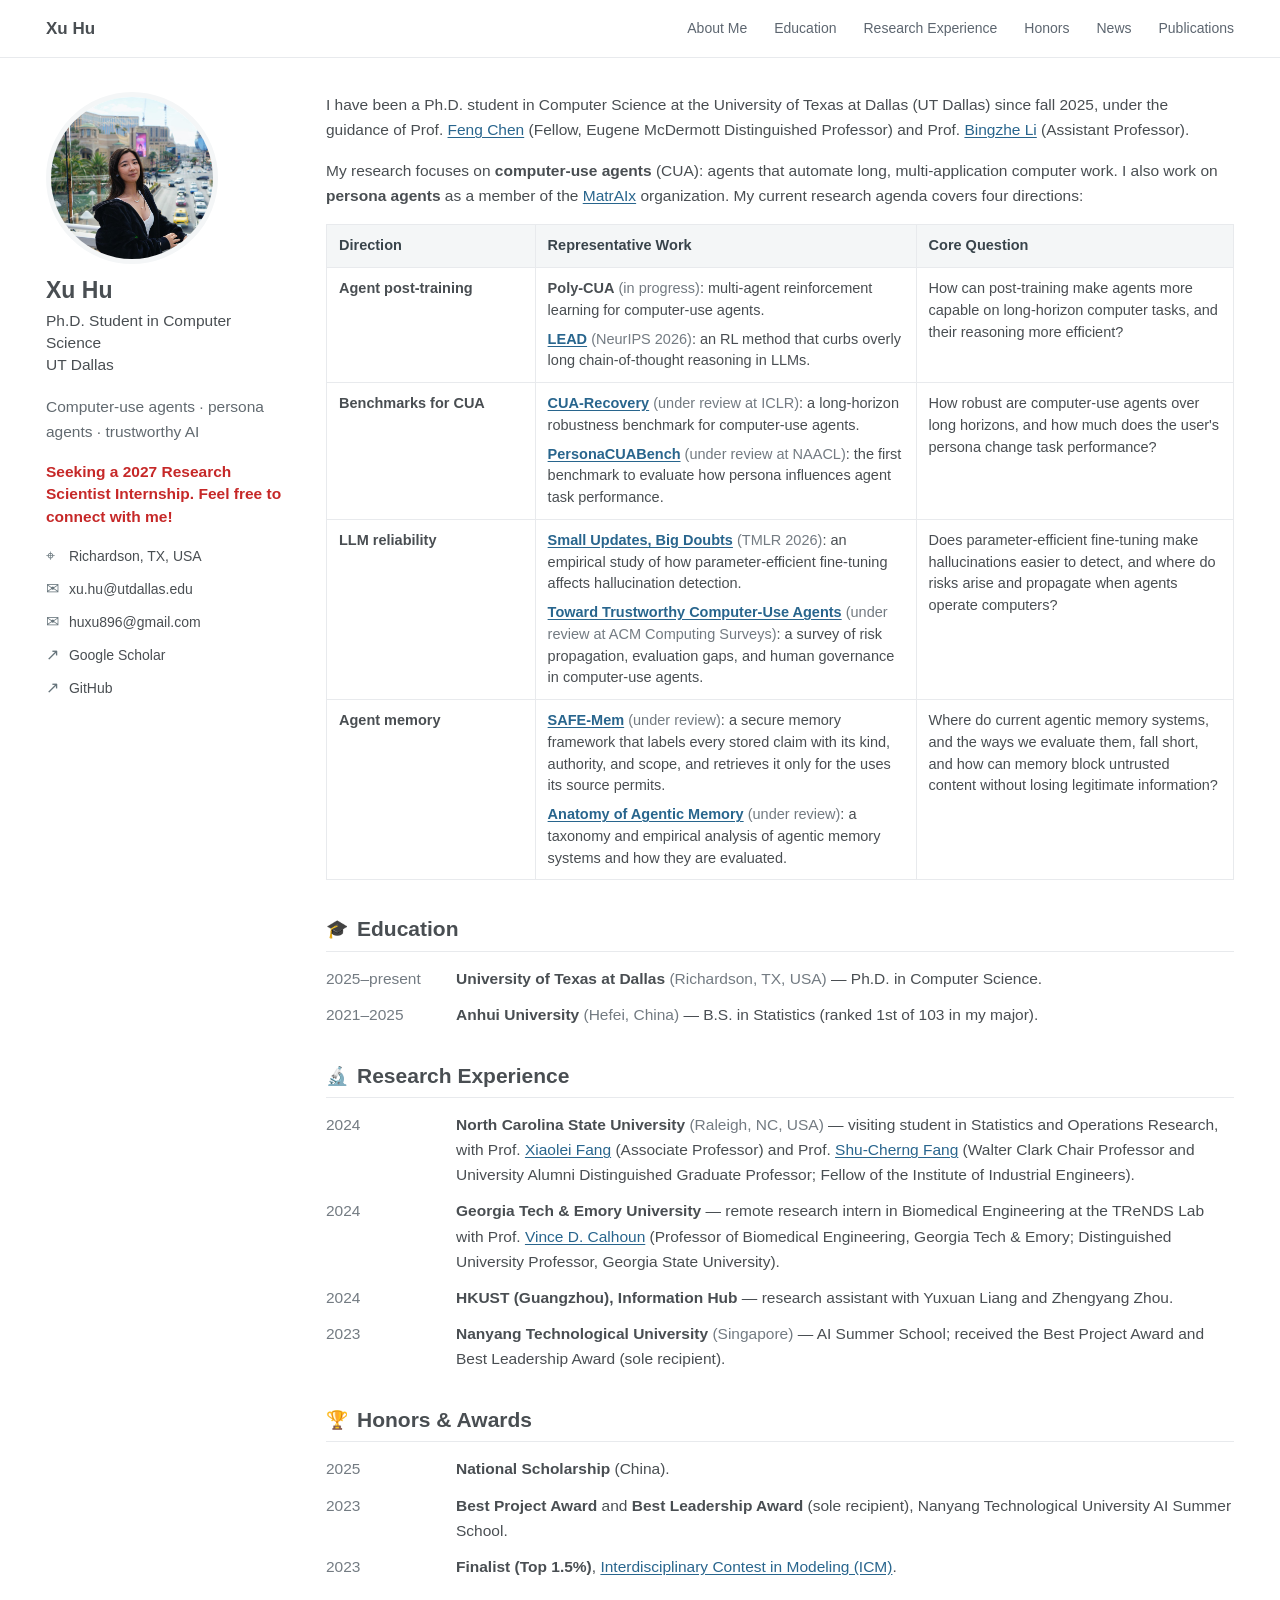
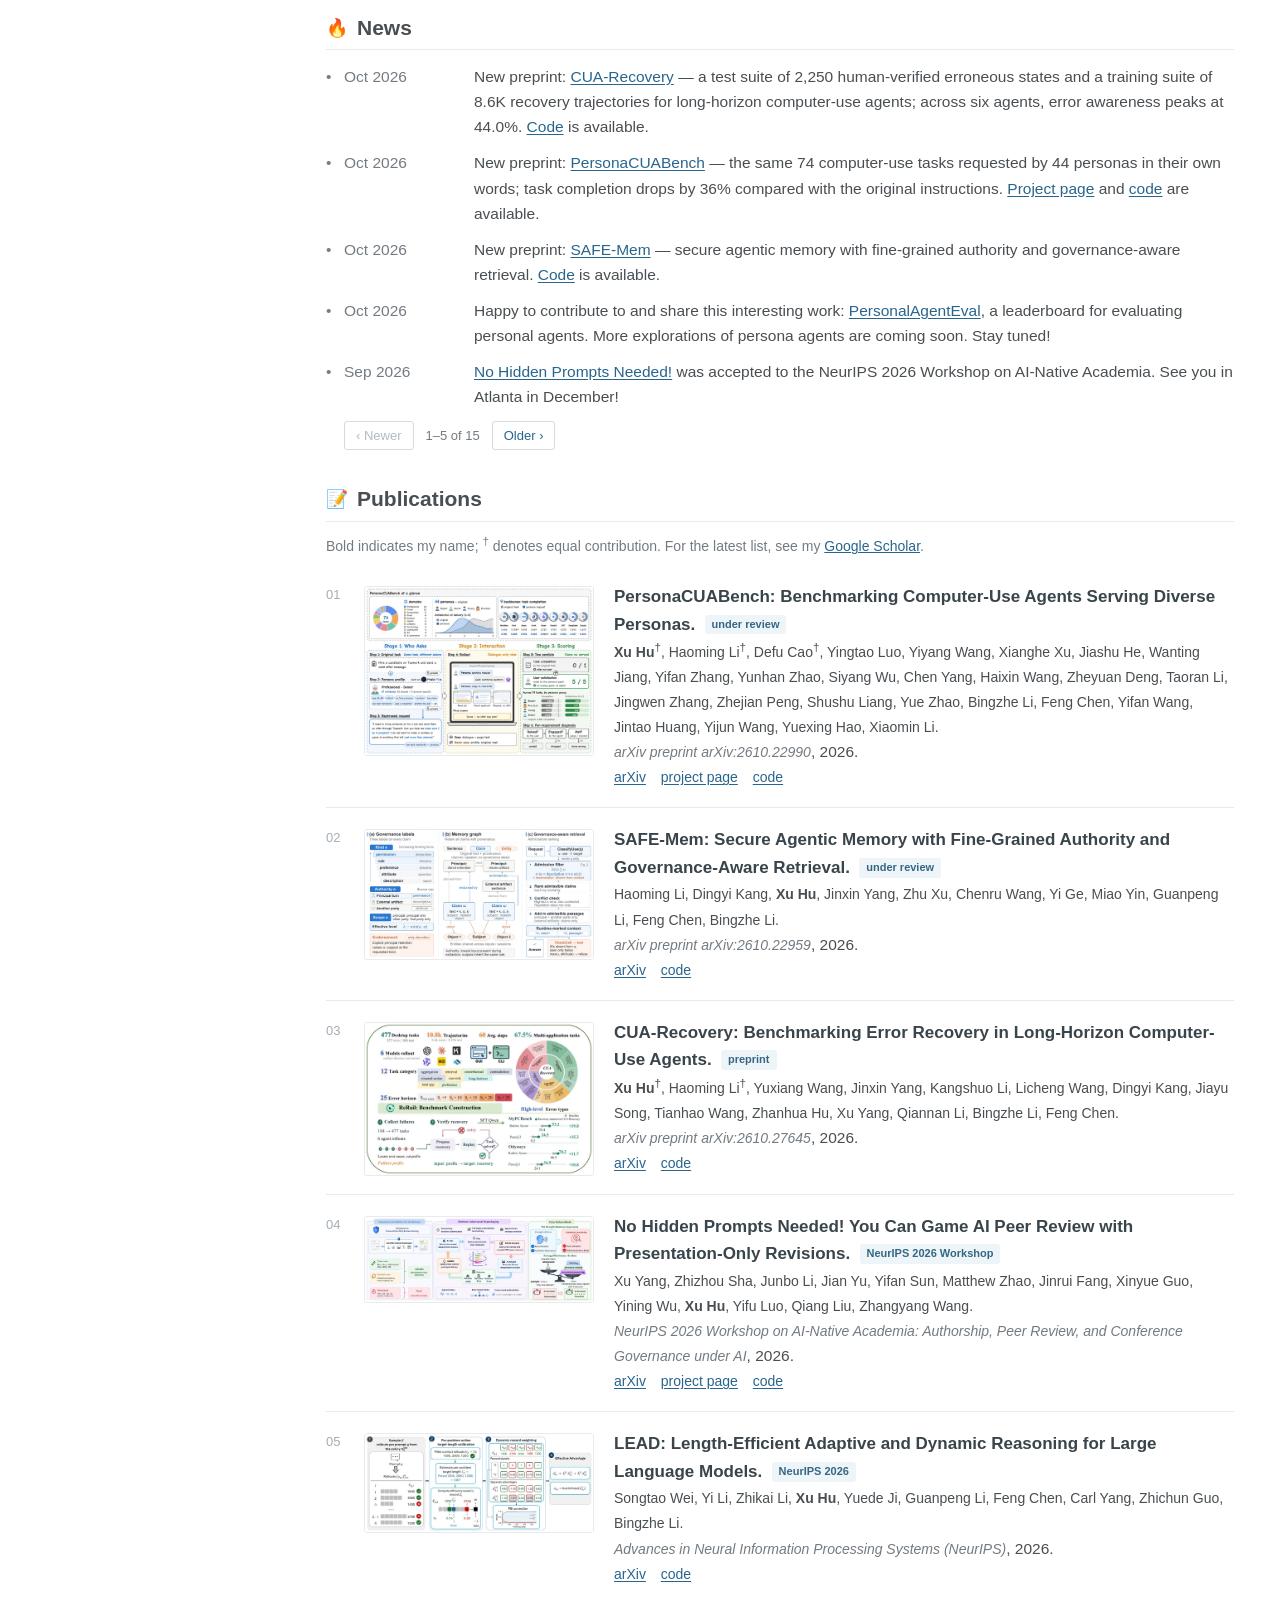
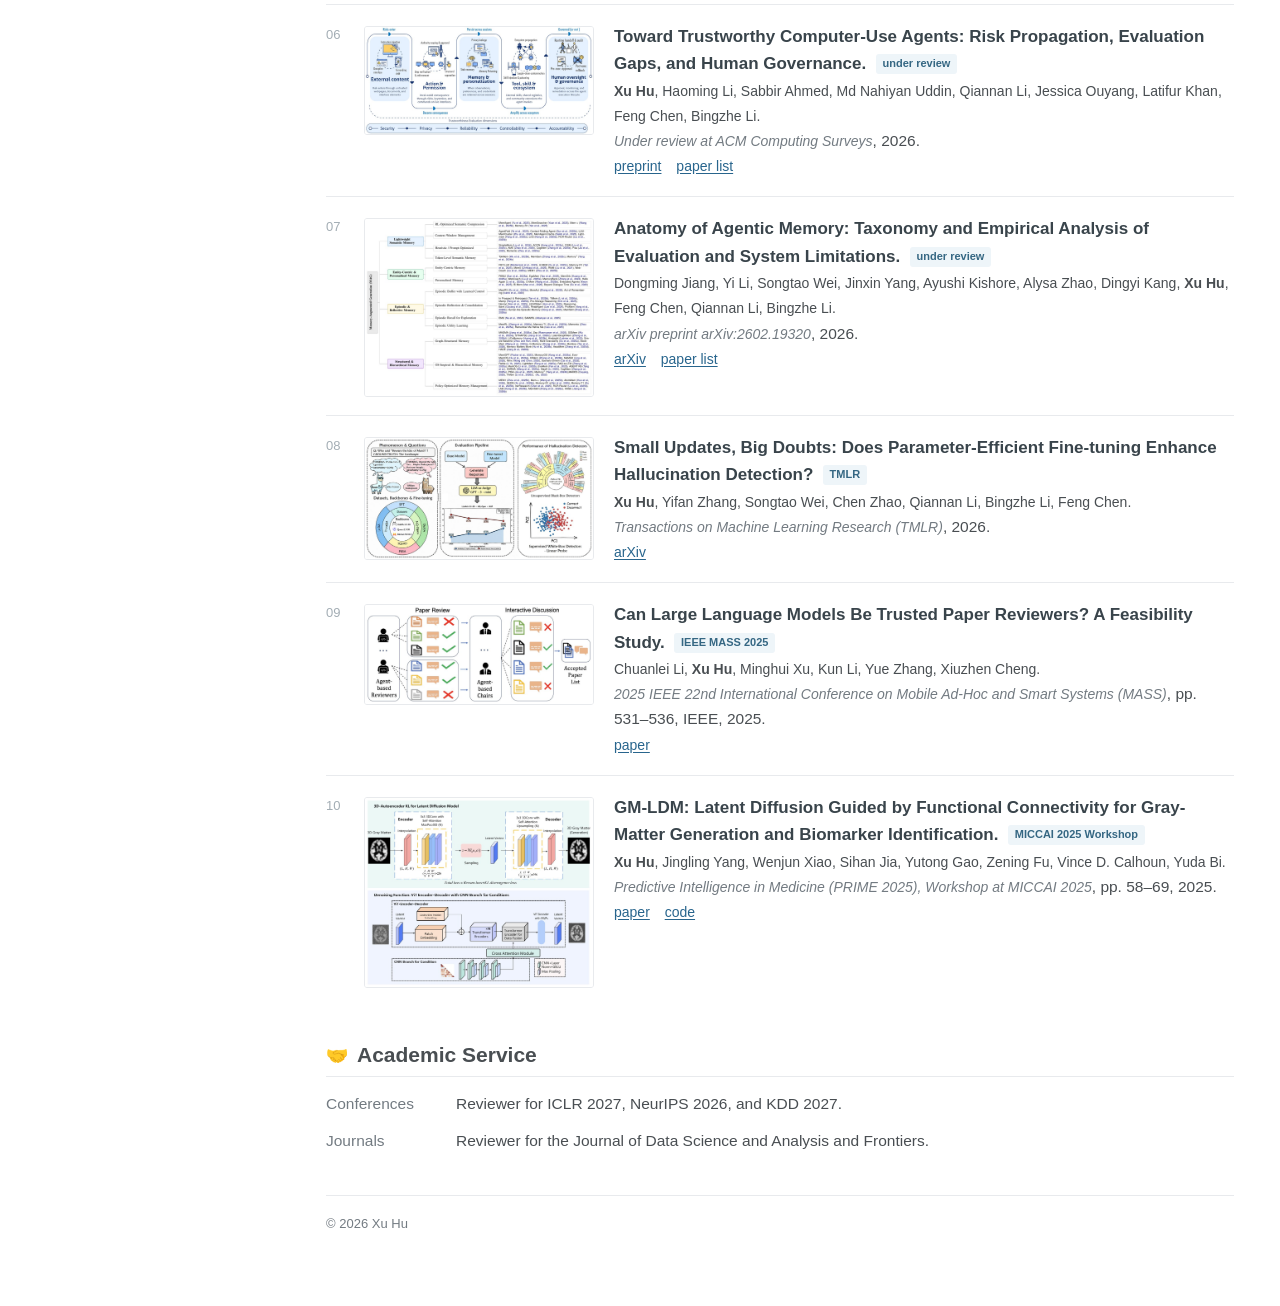
==== commit 7ff8ec2f: "Add arXiv and code links for CUA-RecoveryAdd links to CUA-Recovery and update references" ====
--- a/index.html
+++ b/index.html
@@ -113,7 +113,7 @@
               <tr>
                 <th scope="row">Benchmarks for CUA</th>
                 <td class="work">
-                  <p><strong>CUA-Recovery</strong> <span class="status">(under review at ICLR)</span>: a long-horizon robustness benchmark for computer-use agents.</p>
+                  <p><a href="https://arxiv.org/abs/2610.27645"><strong>CUA-Recovery</strong></a> <span class="status">(under review at ICLR)</span>: a long-horizon robustness benchmark for computer-use agents.</p>
                   <p><a href="https://arxiv.org/abs/2610.22990"><strong>PersonaCUABench</strong></a> <span class="status">(under review at NAACL)</span>: the first benchmark to evaluate how persona influences agent task performance.</p>
                 </td>
                 <td>How robust are computer-use agents over long horizons, and how much does the user's persona change task performance?</td>
@@ -203,6 +203,15 @@
         <li>
           <span class="date">Oct 2026</span>
           <span class="what">New preprint:
+            <a href="https://arxiv.org/abs/2610.27645">CUA-Recovery</a> —
+            a test suite of 2,250 human-verified erroneous states and a training suite of 8.6K recovery trajectories
+            for long-horizon computer-use agents; across six agents, error awareness peaks at 44.0%.
+            <a href="https://github.com/xu-hu-2002/CUA-Recovery">Code</a> is available.
+          </span>
+        </li>
+        <li>
+          <span class="date">Oct 2026</span>
+          <span class="what">New preprint:
             <a href="https://arxiv.org/abs/2610.22990">PersonaCUABench</a> —
             the same 74 computer-use tasks requested by 44 personas in their own words; task completion drops by 36%
             compared with the original instructions.
@@ -241,7 +250,7 @@
         </li>
         <li>
           <span class="date">Sep 2026</span>
-          <span class="what">New work: CUA-Recovery —
+          <span class="what">New work: <a href="https://arxiv.org/abs/2610.27645">CUA-Recovery</a> —
             a benchmark and training set for error recovery in long-horizon computer-use agents.
           </span>
         </li>
@@ -356,13 +365,18 @@
         <li class="has-fig">
           <a class="pub-fig" href="figures/cua-recovery.jpg"><img src="figures/cua-recovery.jpg" width="1100" height="732" loading="lazy" alt="Overview of the CUA-Recovery benchmark and its construction" /></a>
           <div class="pub-body">
-            <span class="pub-title">CUA-Recovery: Benchmarking Error Recovery in Long-Horizon
-              Computer-Use Agents.</span>
+            <span class="pub-title"><a href="https://arxiv.org/abs/2610.27645">CUA-Recovery: Benchmarking Error Recovery in Long-Horizon
+              Computer-Use Agents.</a></span>
             <span class="badge">preprint</span><br />
             <span class="pub-authors">
               <span class="me">Xu Hu</span><sup>†</sup>, Haoming Li<sup>†</sup>, Yuxiang Wang, Jinxin Yang,
               Kangshuo Li, Licheng Wang, Dingyi Kang, Jiayu Song, Tianhao Wang, Zhanhua Hu, Xu Yang,
-              Qiannan Li, Bingzhe Li, Feng Chen.</span>
+              Qiannan Li, Bingzhe Li, Feng Chen.</span><br>
+            <span class="pub-venue">arXiv preprint arXiv:2610.27645</span>, 2026.<br>
+            <span class="pub-links">
+              <a href="https://arxiv.org/abs/2610.27645">arXiv</a>
+              <a href="https://github.com/xu-hu-2002/CUA-Recovery">code</a>
+            </span>
           </div>
         </li>
 
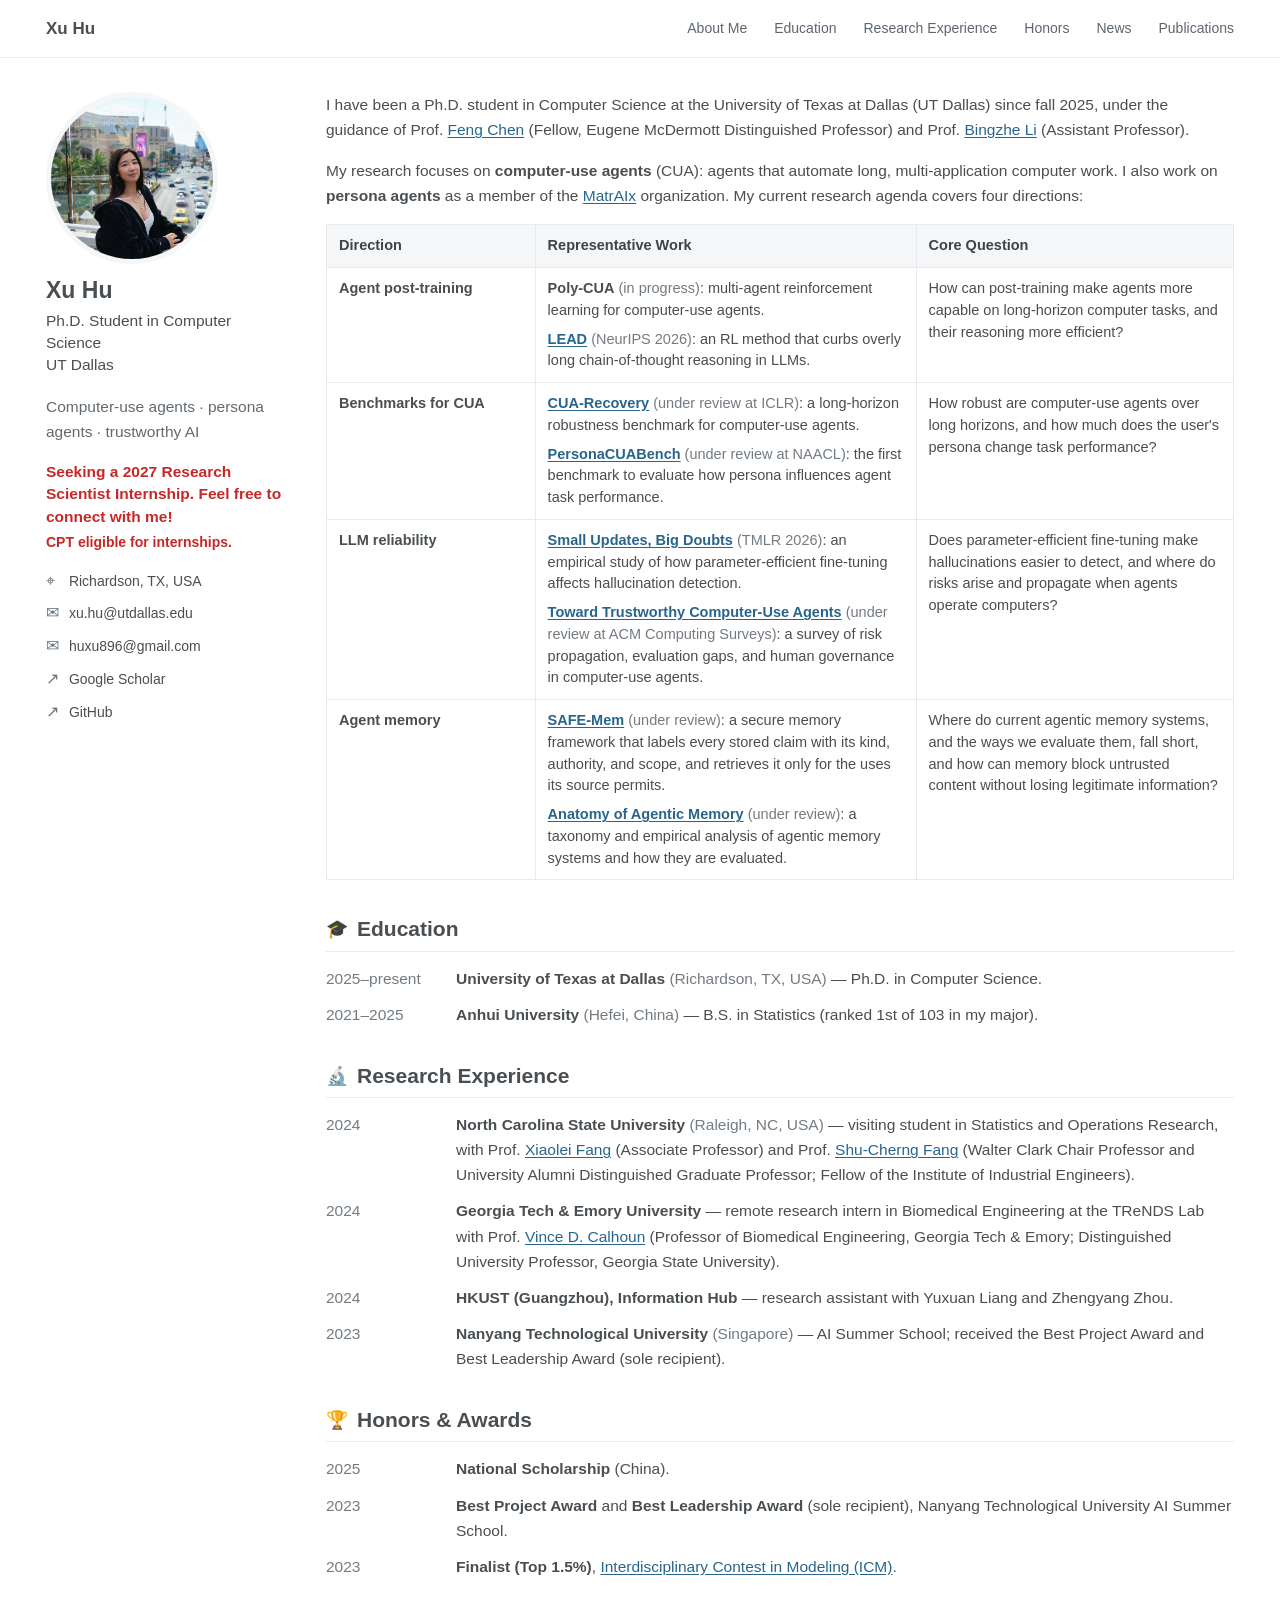
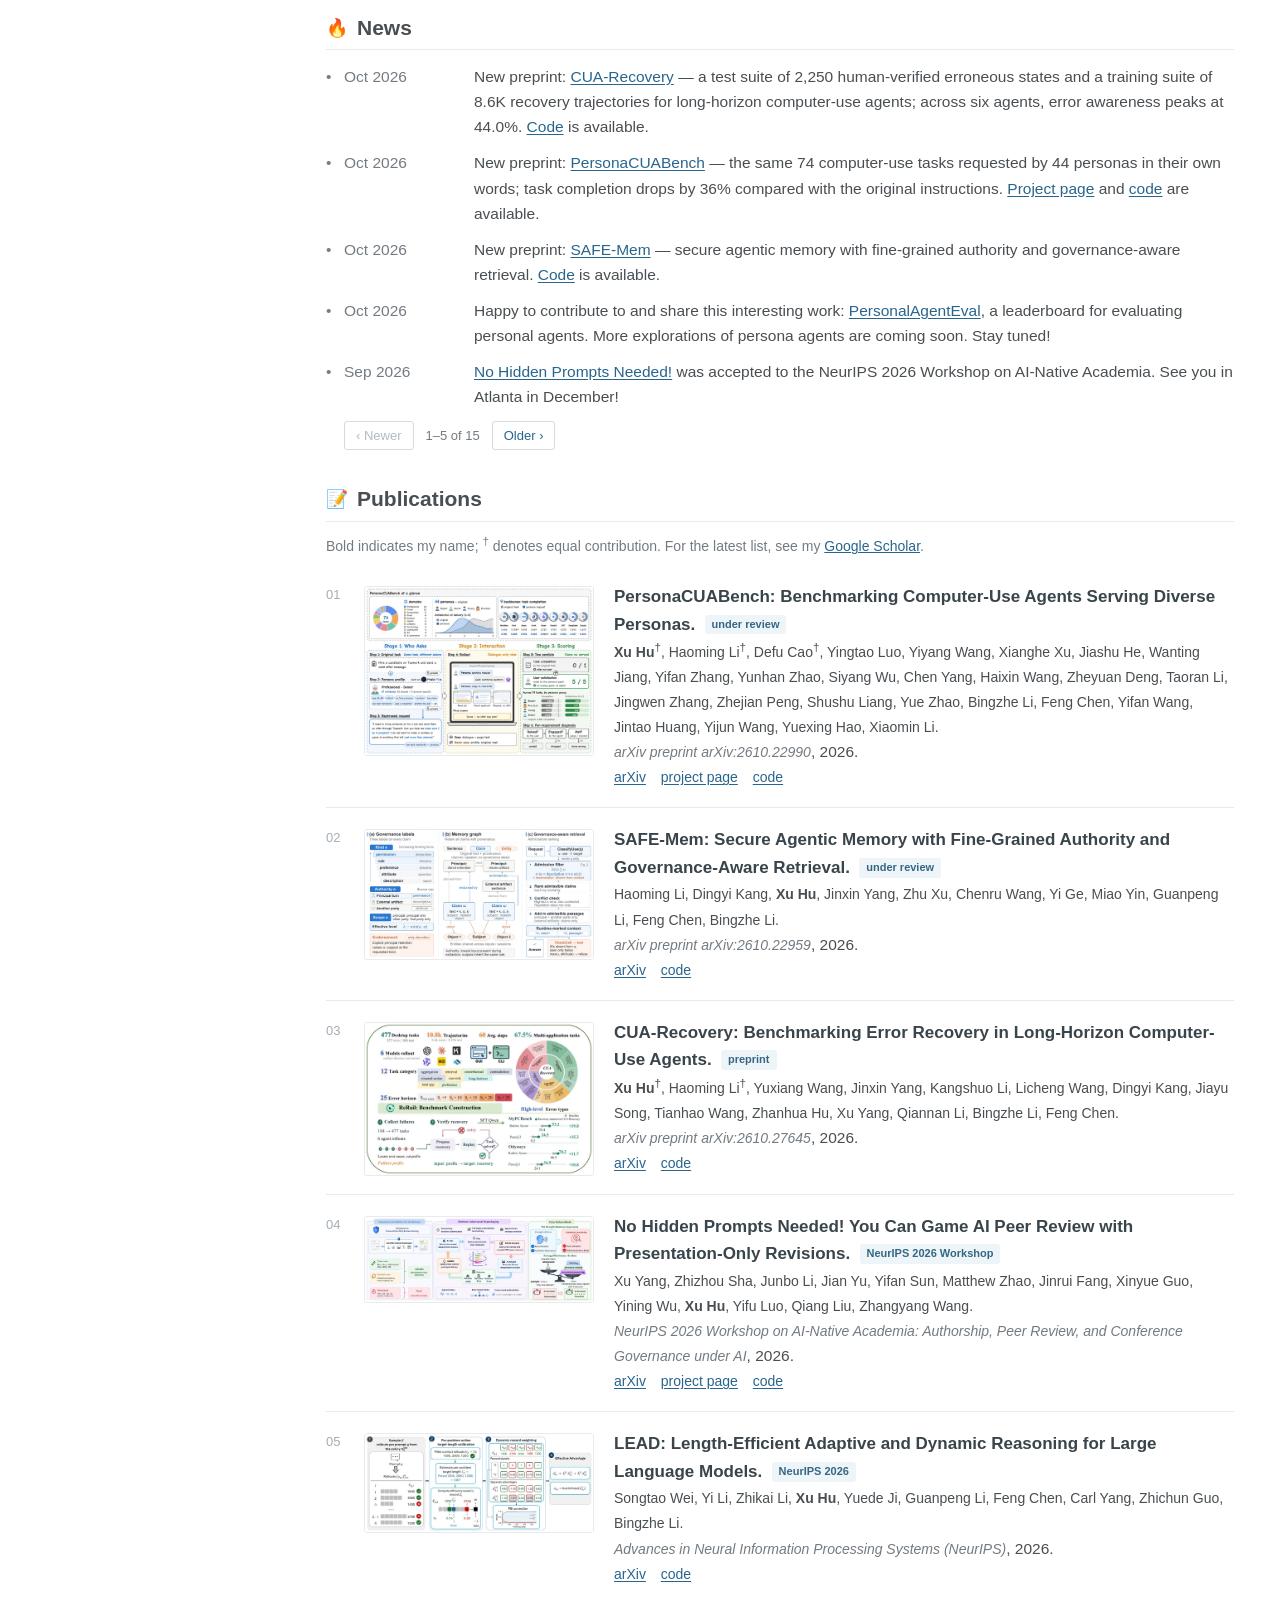
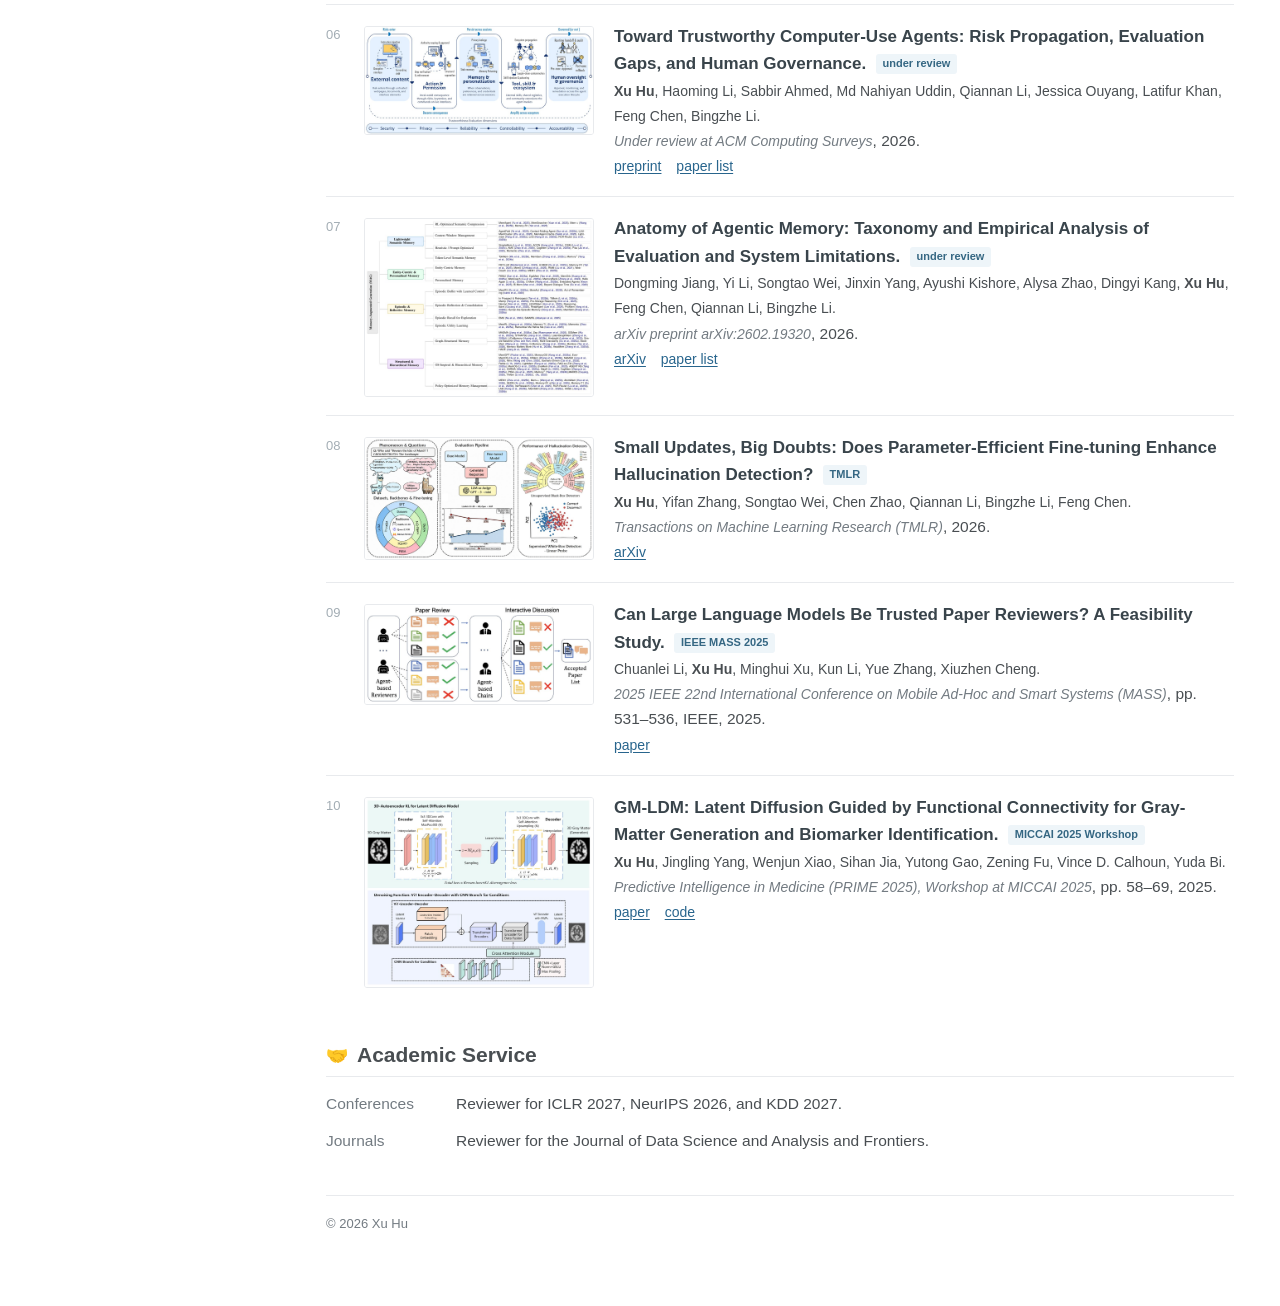
==== commit 409b2ca1: "Add CPT eligibility under the internship line Co-Authored-By: Claude Opus 5.5 <noreply@anthropic.com" ====
--- a/index.html
+++ b/index.html
@@ -66,6 +66,7 @@
         <p class="profile-role">Ph.D. Student in Computer Science<br />UT Dallas</p>
         <p class="profile-focus">Computer-use agents · persona agents · trustworthy AI</p>
         <p class="profile-seeking">Seeking a 2027 Research Scientist Internship. Feel free to connect with me!</p>
+        <p class="profile-cpt">CPT eligible for internships.</p>
         <ul class="profile-links">
           <li><span aria-hidden="true">⌖</span> Richardson, TX, USA</li>
           <li><span aria-hidden="true">✉</span> <a href="mailto:xu.hu@utdallas.edu">xu.hu@utdallas.edu</a></li>
--- a/styles.css
+++ b/styles.css
@@ -110,6 +110,8 @@
 .profile-role { margin: 0 0 18px; line-height: 1.42; }
 .profile-focus { margin: 0 0 17px; color: #626a70; }
 .profile-seeking { margin: 0 0 15px; color: #c62828; font-weight: 700; line-height: 1.45; }
+.profile-seeking:has(+ .profile-cpt) { margin-bottom: 4px; }
+.profile-cpt { margin: 0 0 15px; color: #c62828; font-size: 14px; font-weight: 600; line-height: 1.45; }
 .profile-links { margin: 0; padding: 0; list-style: none; font-size: 14px; }
 .profile-links li { margin: 0 0 7px; overflow-wrap: anywhere; }
 .profile-links li span { display: inline-block; width: 19px; color: #66747b; font-size: 16px; }
@@ -263,6 +265,7 @@
   .profile-role { margin-bottom: 9px; }
   .profile-focus { display: none; }
   .profile-seeking { margin-bottom: 8px; font-size: 14px; }
+  .profile-cpt { margin-bottom: 8px; font-size: 13px; }
   .profile-links { display: flex; flex-wrap: wrap; gap: 0 12px; font-size: 13px; }
   .profile-links li { margin-bottom: 2px; }
   .header-inner { padding: 0 20px; }
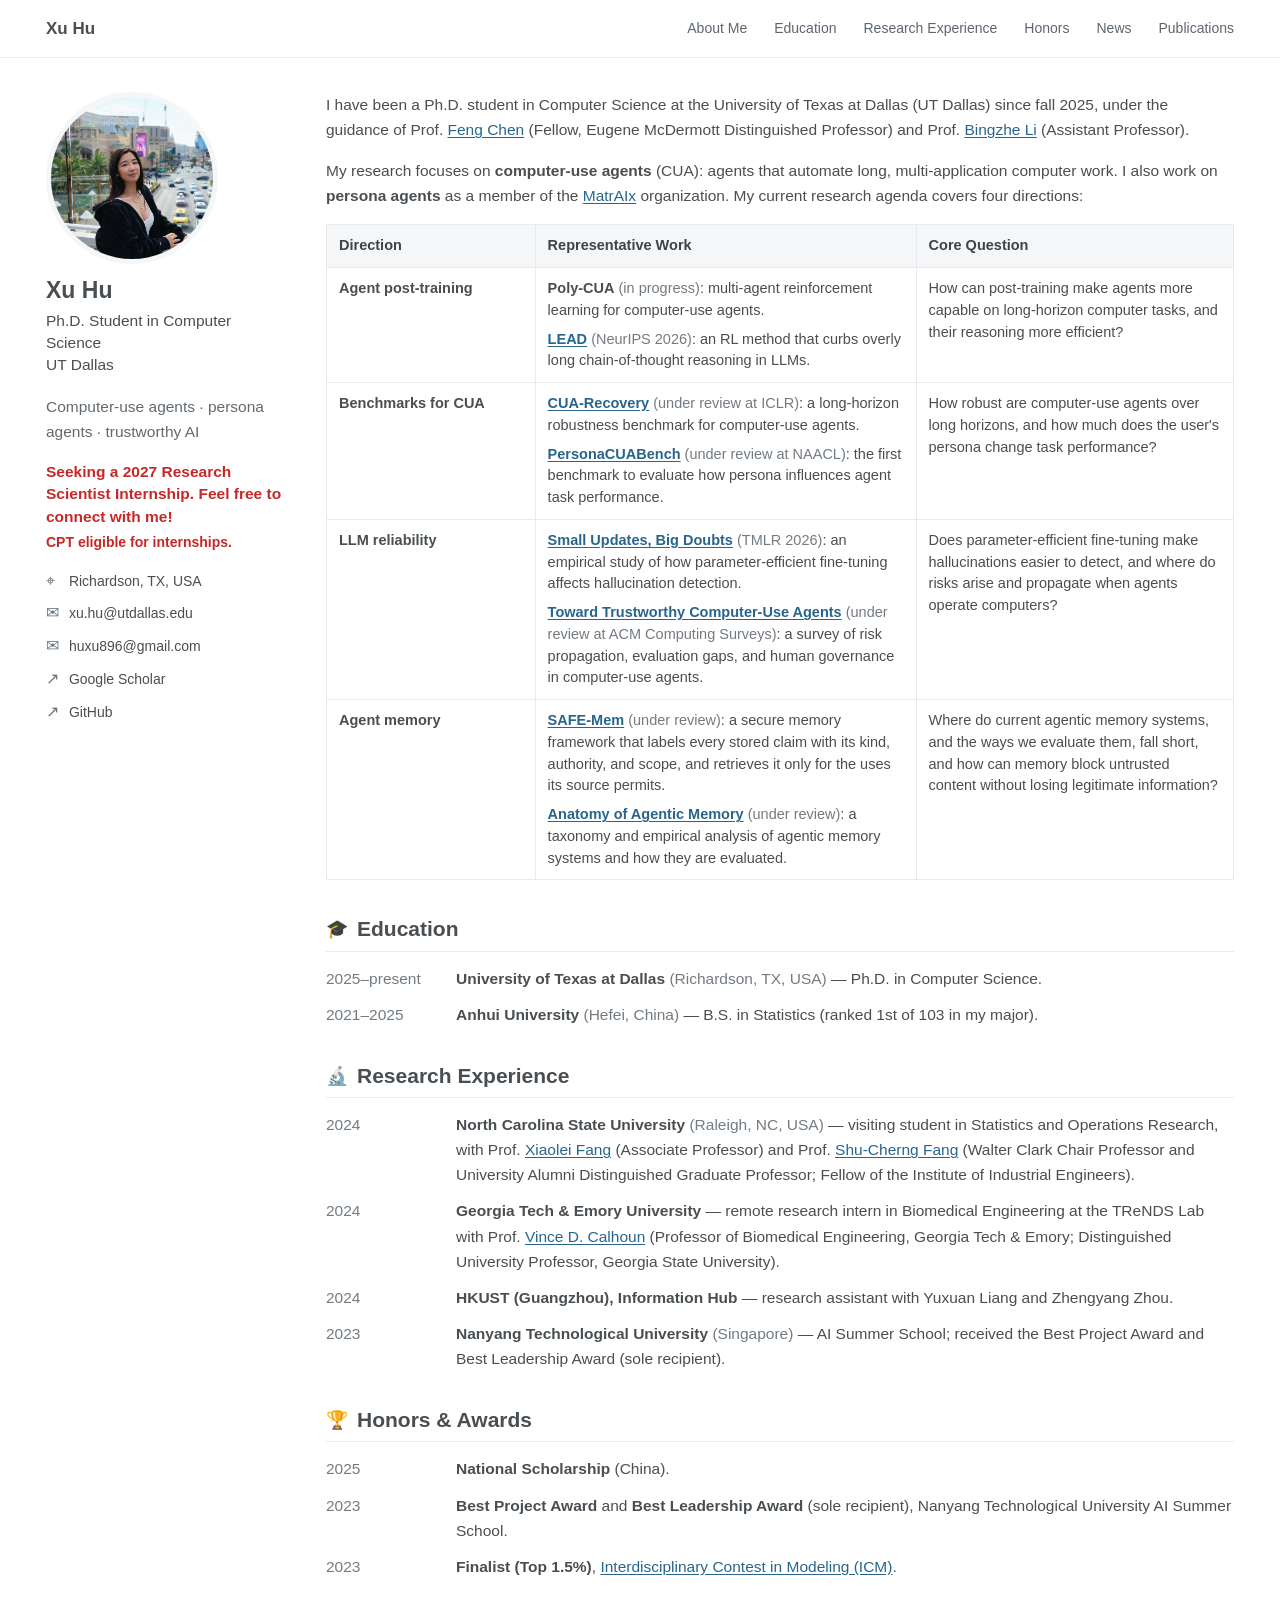
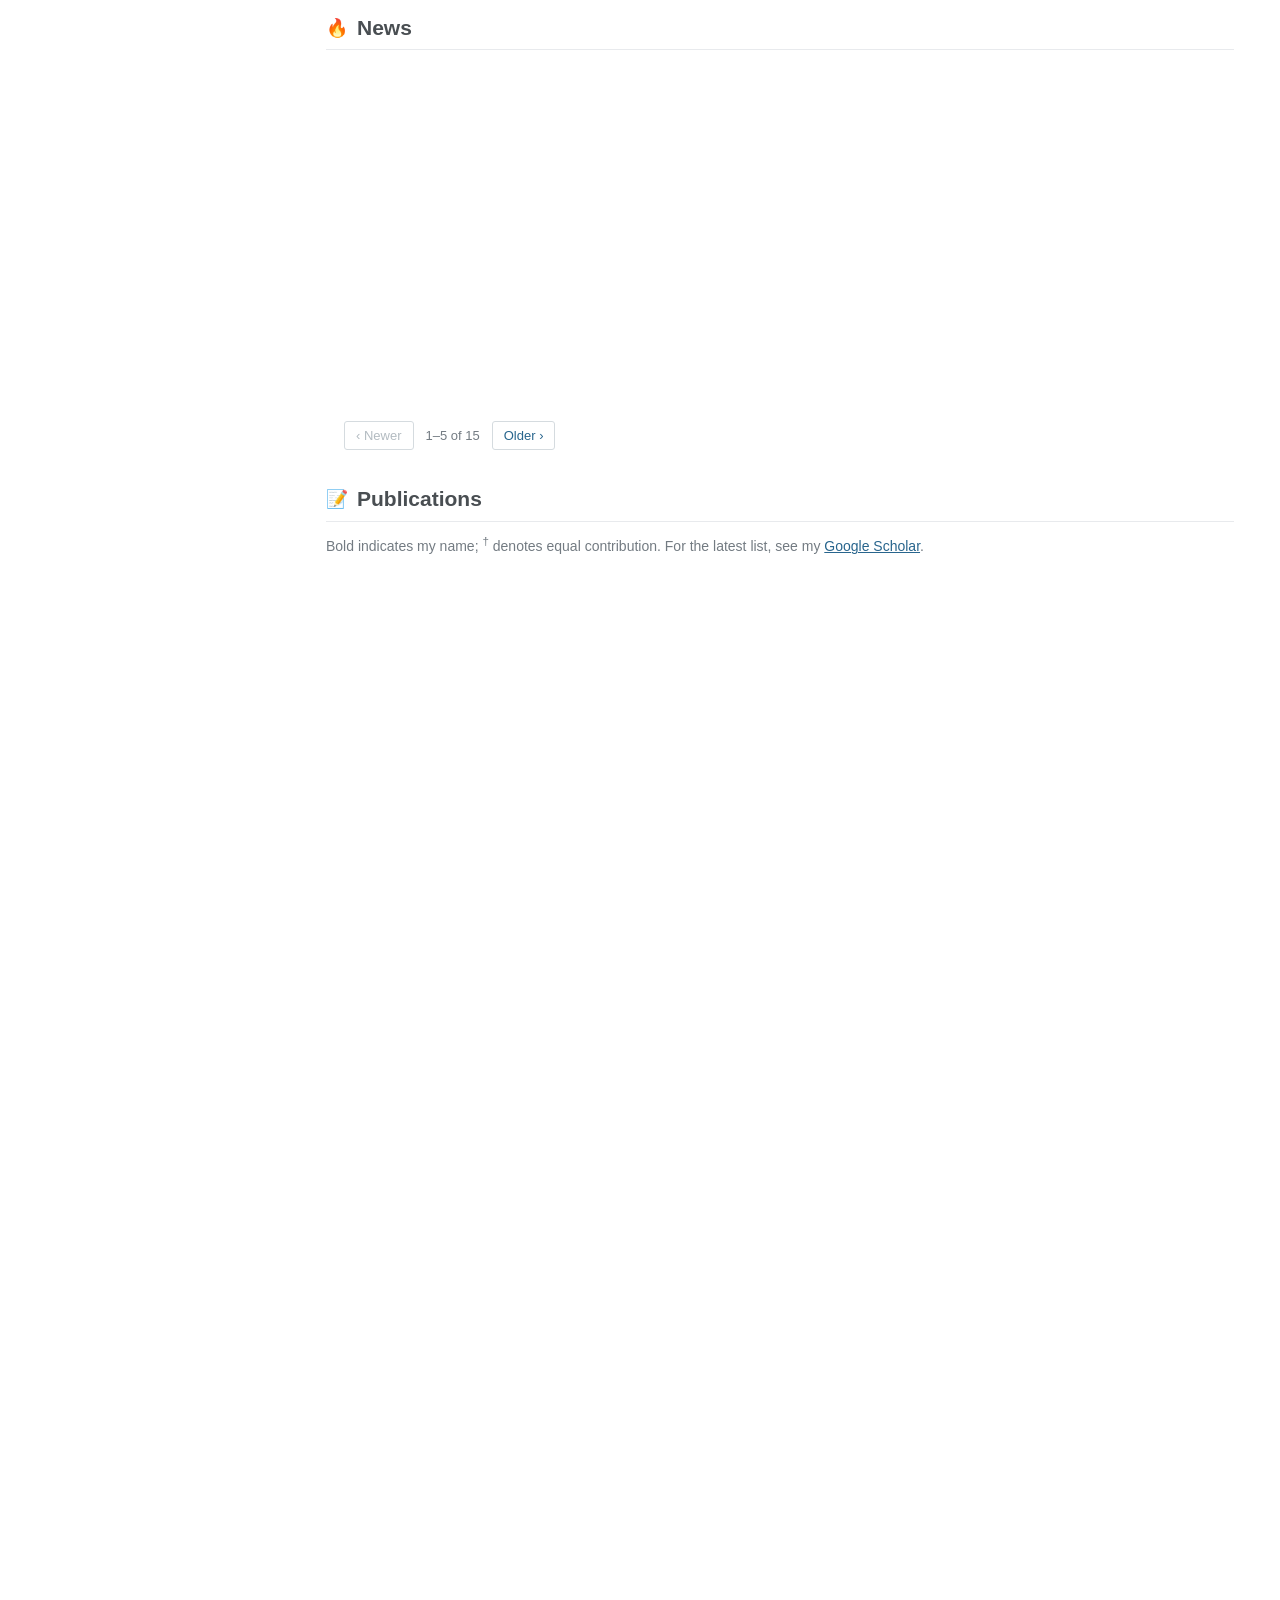
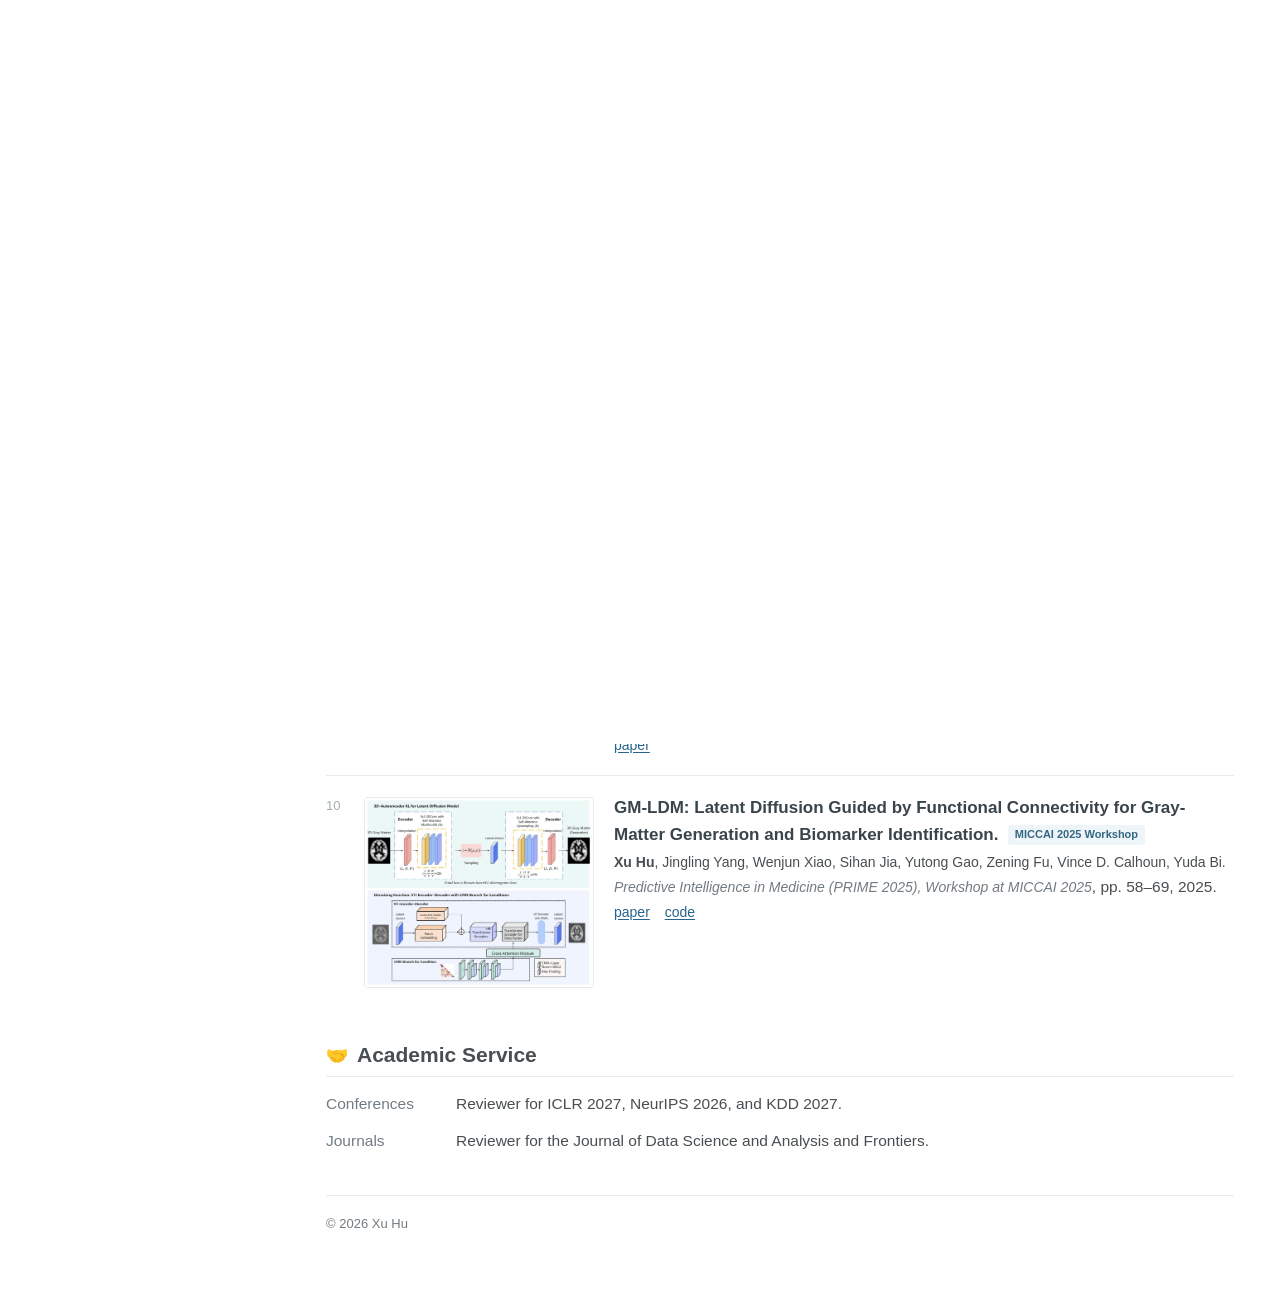
==== commit fa2db1f1: "Add Google Search Console verification tag; refresh sitemap lastmod Co-Authored-By: Claude Opus 5.5 " ====
--- a/index.html
+++ b/index.html
@@ -3,6 +3,7 @@
 <head>
   <meta charset="utf-8" />
   <meta name="viewport" content="width=device-width, initial-scale=1" />
+  <meta name="google-site-verification" content="6b9vPrJME8Ilqyy5k32xycVsfYF07uJe9wER1lV14KU" />
   <title>Xu Hu | Ph.D. Student at UT Dallas</title>
   <meta name="description" content="Xu Hu is a Ph.D. student in Computer Science at the University of Texas at Dallas (UT Dallas), researching trustworthy computer-use agents, persona agents, and AI safety." />
   <link rel="canonical" href="https://xu-hu-2002.github.io/" />
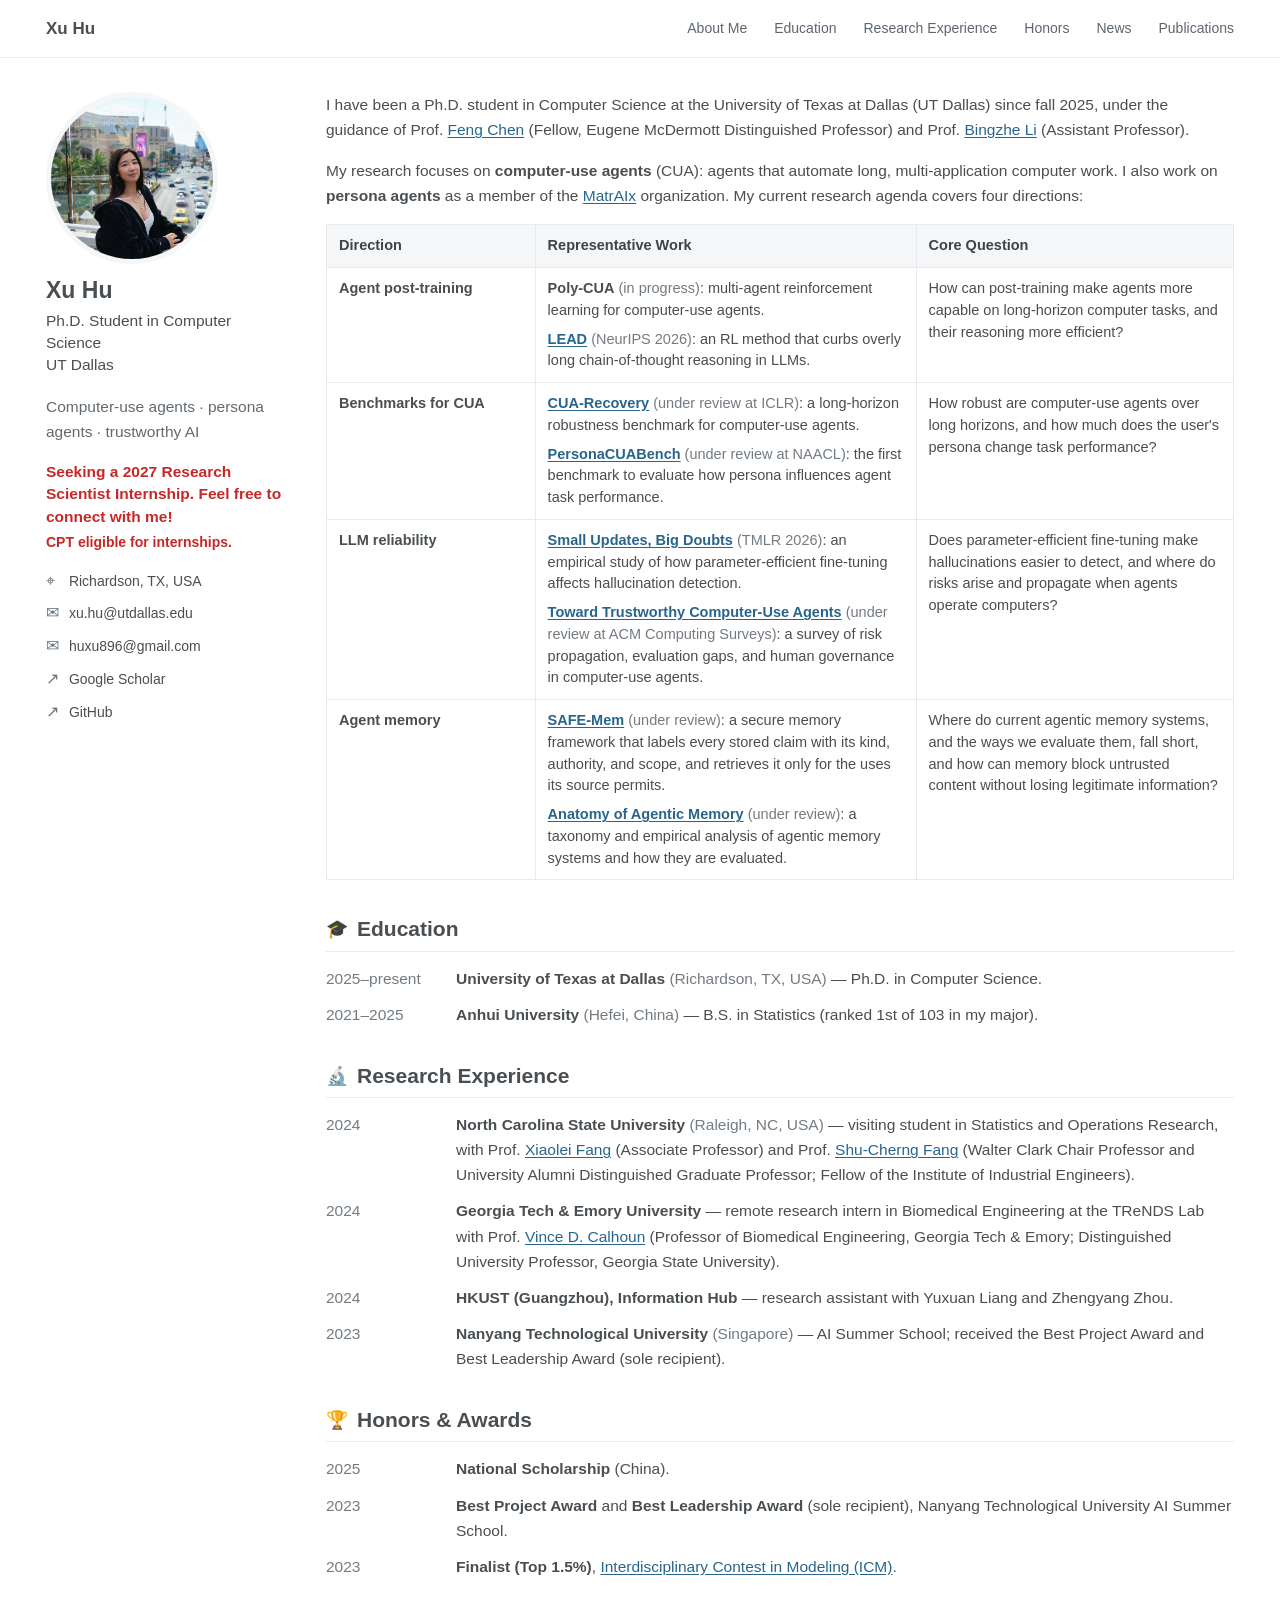
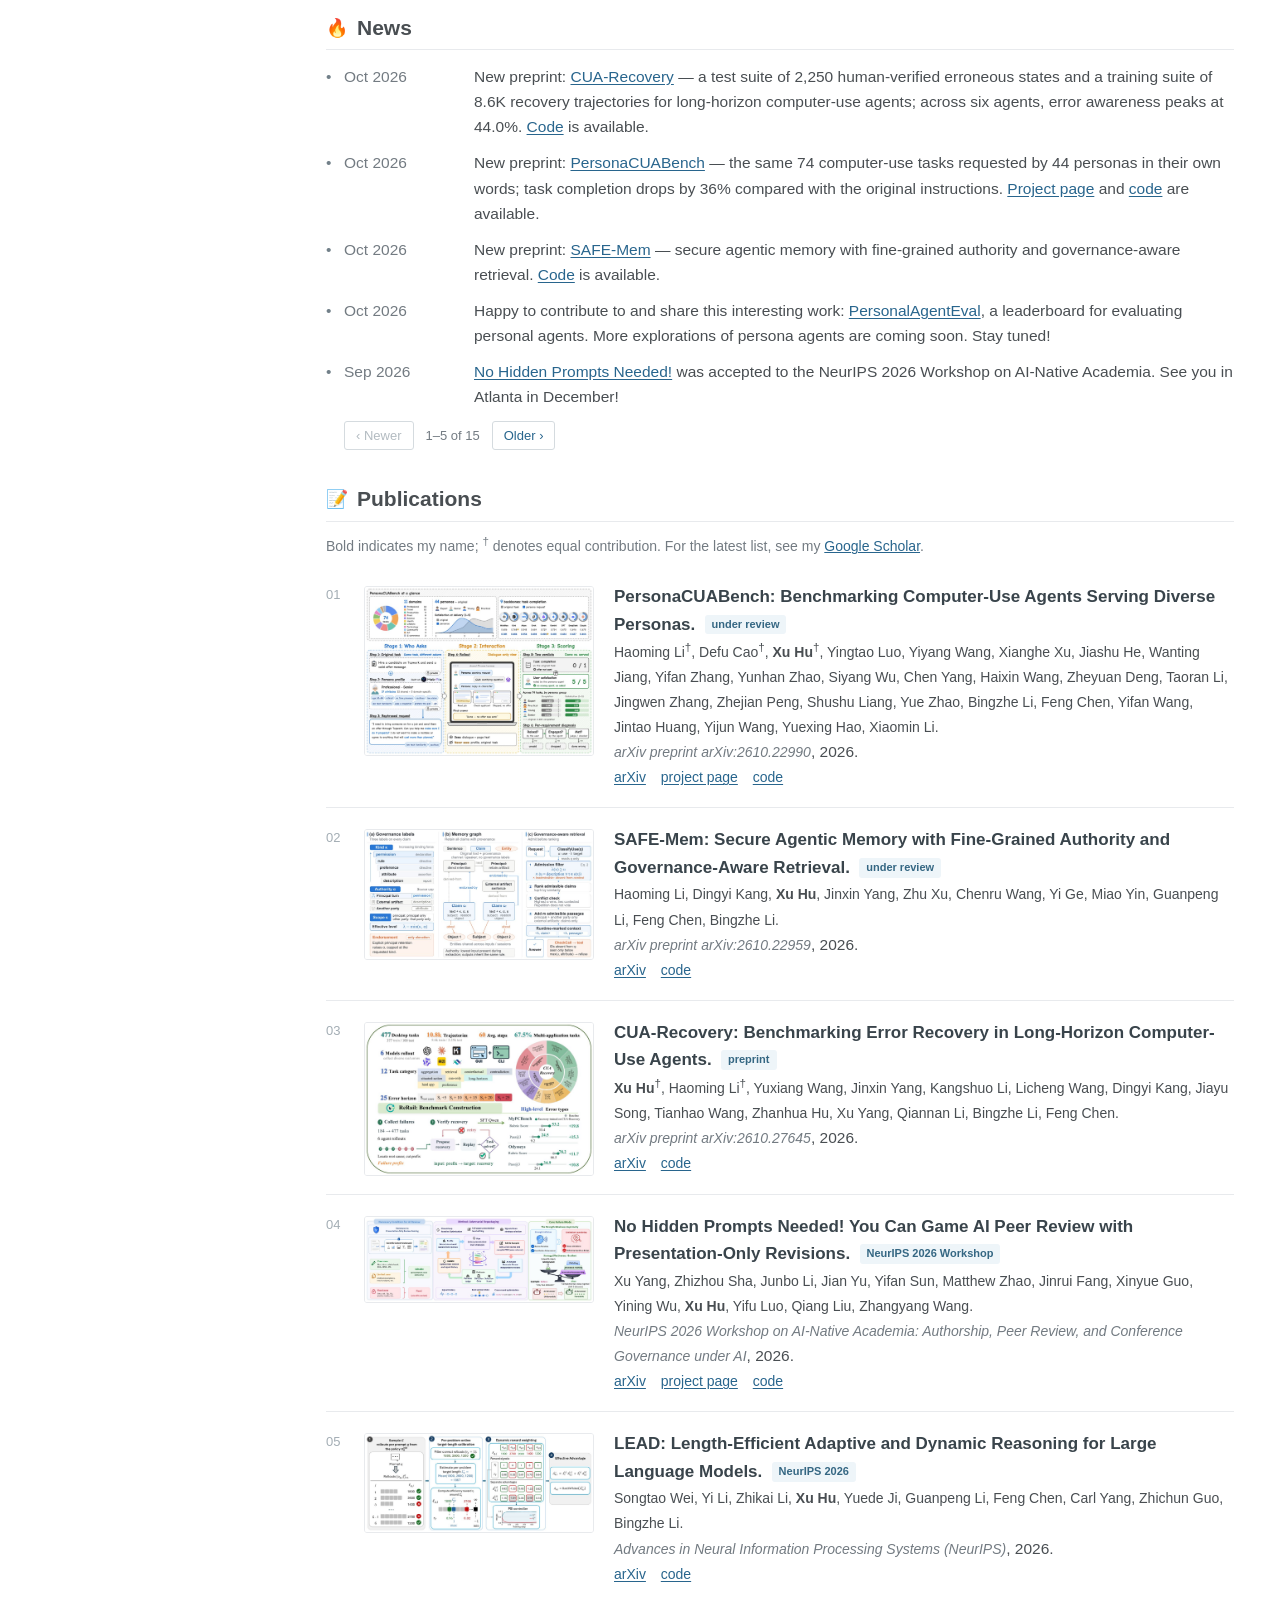
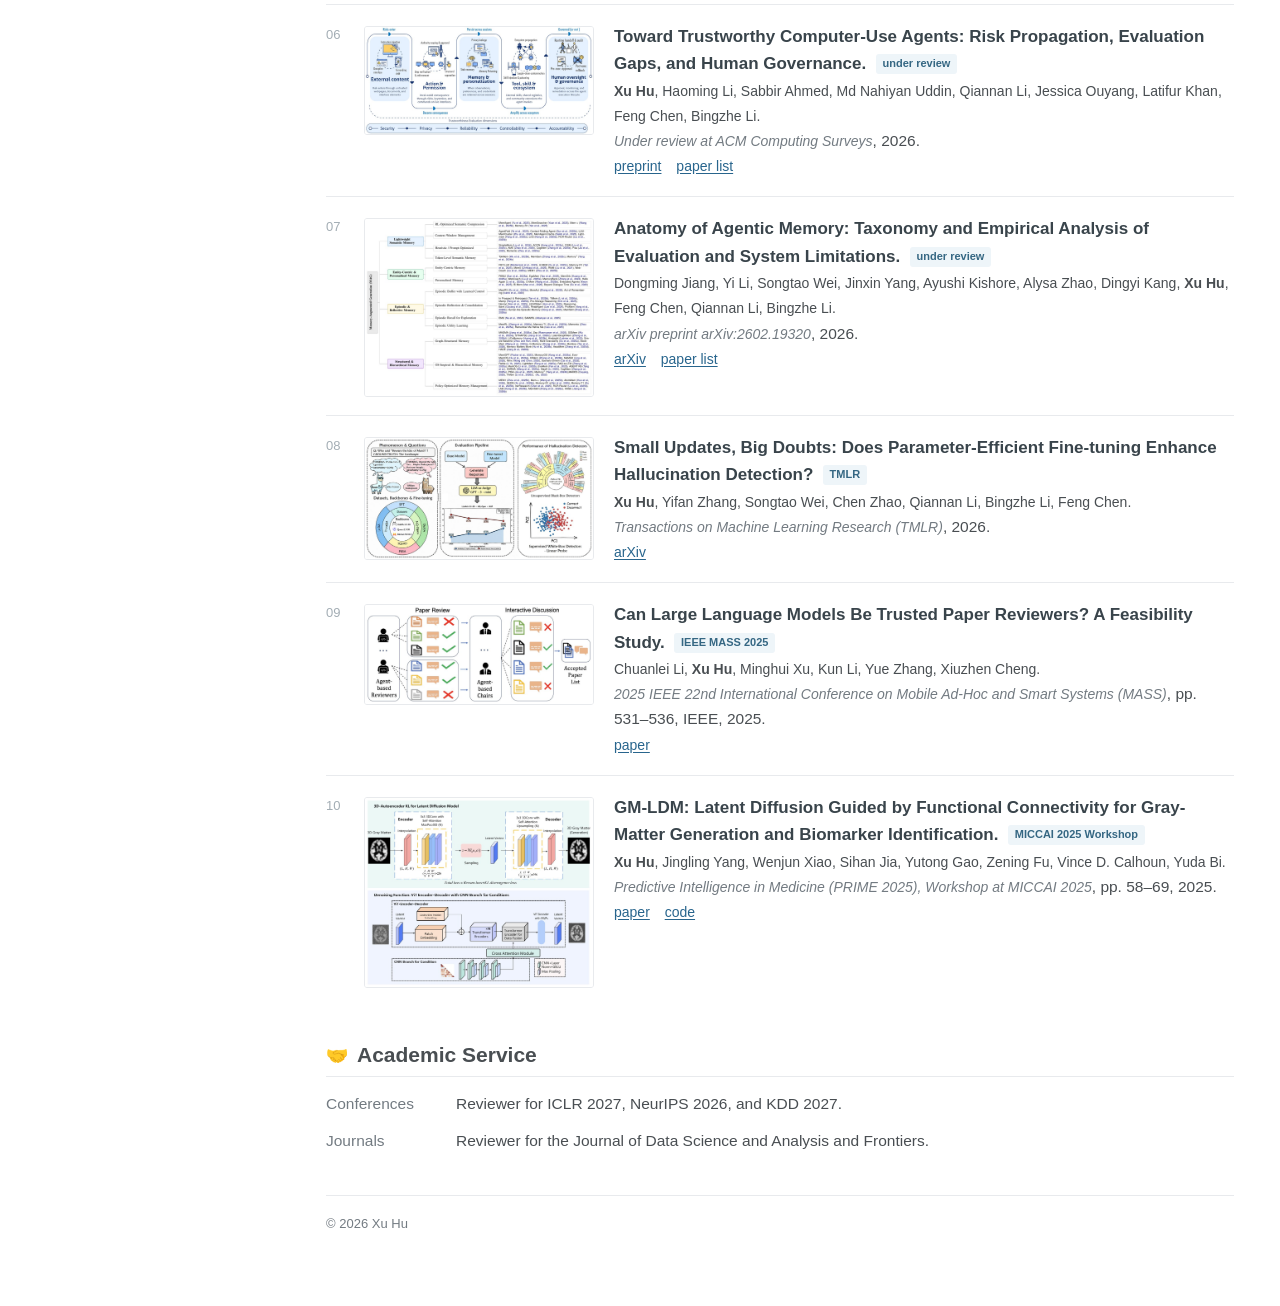
==== commit 78bcdfe7: "PersonaCUABench: reorder co-first authors (Haoming Li, Defu Cao, Xu Hu)Reorder authors in publicatio" ====
--- a/index.html
+++ b/index.html
@@ -333,7 +333,7 @@
               Serving Diverse Personas.</a></span>
             <span class="badge">under review</span><br />
             <span class="pub-authors">
-              <span class="me">Xu Hu</span><sup>†</sup>, Haoming Li<sup>†</sup>, Defu Cao<sup>†</sup>, Yingtao Luo,
+              Haoming Li<sup>†</sup>, Defu Cao<sup>†</sup>, <span class="me">Xu Hu</span><sup>†</sup>, Yingtao Luo,
               Yiyang Wang, Xianghe Xu, Jiashu He, Wanting Jiang, Yifan Zhang, Yunhan Zhao, Siyang Wu,
               Chen Yang, Haixin Wang, Zheyuan Deng, Taoran Li, Jingwen Zhang, Zhejian Peng, Shushu Liang,
               Yue Zhao, Bingzhe Li, Feng Chen, Yifan Wang, Jintao Huang, Yijun Wang, Yuexing Hao,
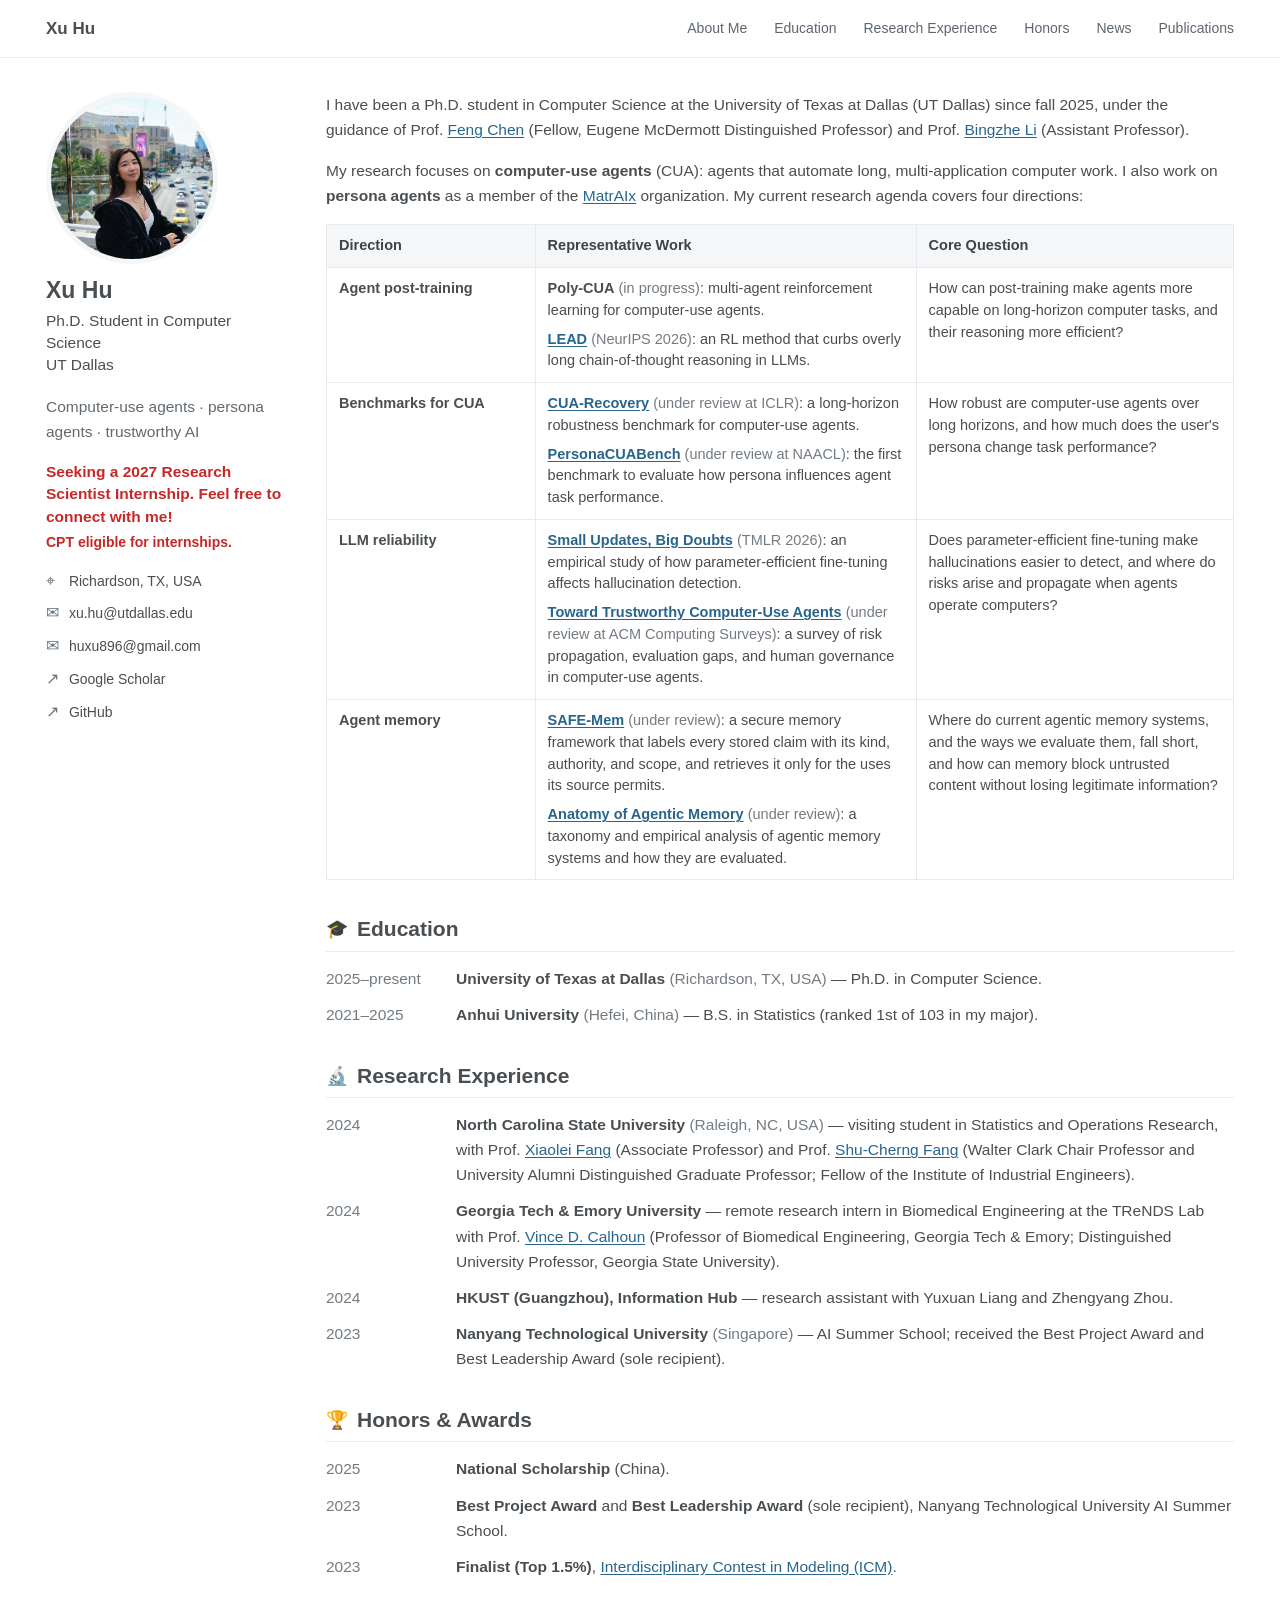
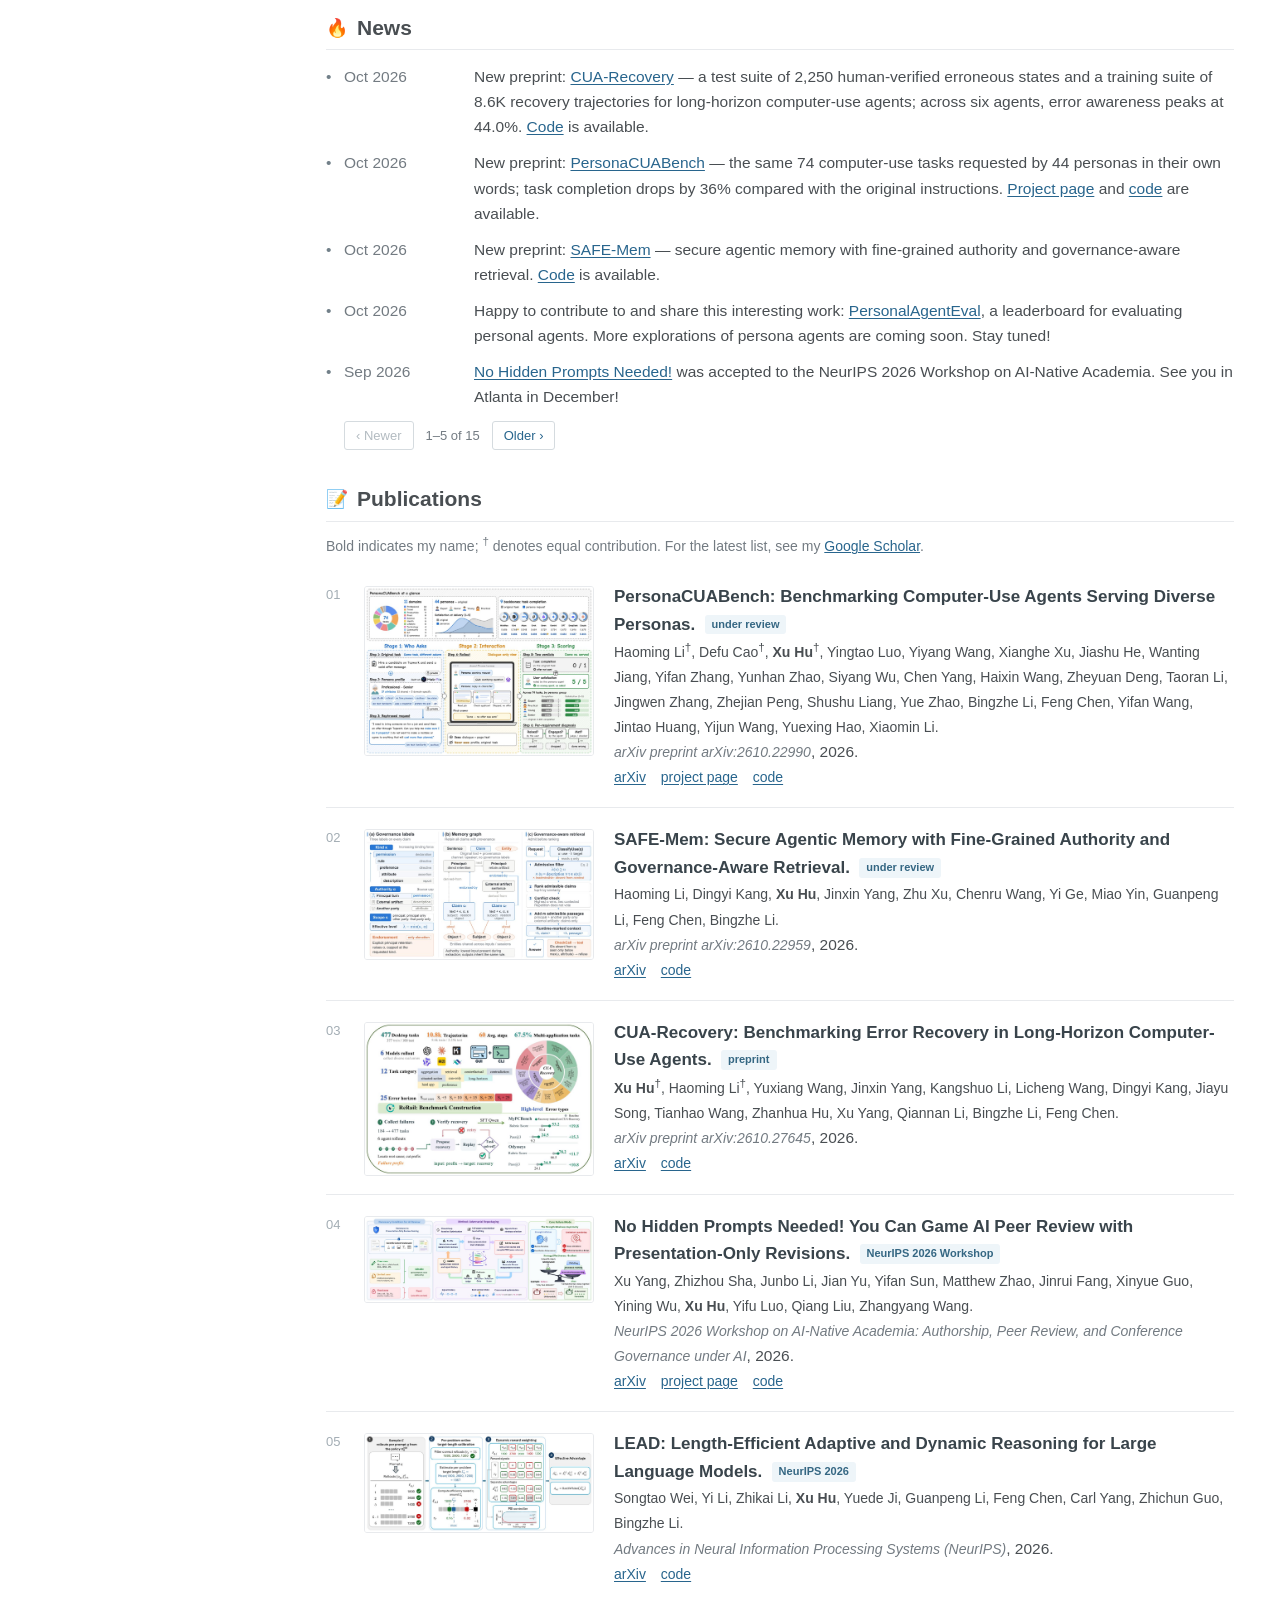
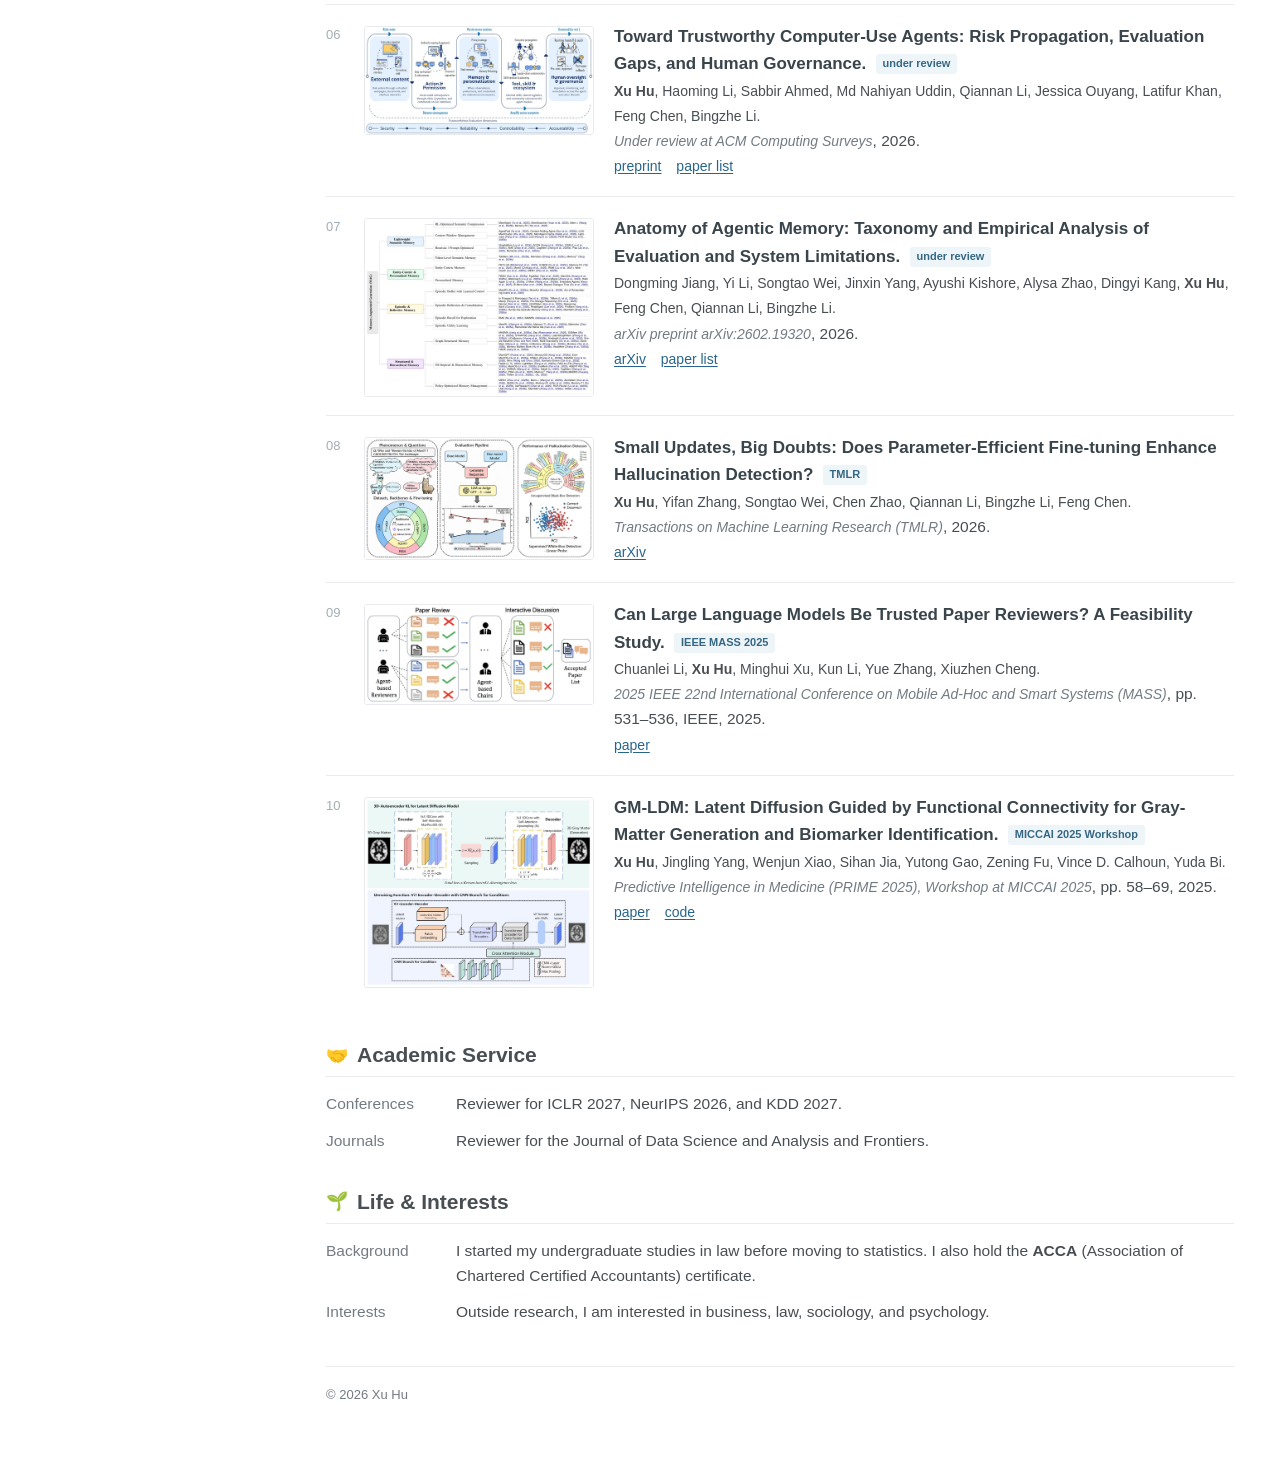
==== commit 14c14c0d: "Add interests section to index.html" ====
--- a/index.html
+++ b/index.html
@@ -522,6 +522,21 @@
       </ul>
     </section>
 
+    <!-- Life and interests -->
+    <section id="interests">
+      <h2 class="section"><span aria-hidden="true">🌱</span> Life &amp; Interests</h2>
+      <ul class="timeline">
+        <li>
+          <span class="date">Background</span>
+          <span class="what">I started my undergraduate studies in law before moving to statistics. I also hold the <strong>ACCA</strong> (Association of Chartered Certified Accountants) certificate.</span>
+        </li>
+        <li>
+          <span class="date">Interests</span>
+          <span class="what">Outside research, I am interested in business, law, sociology, and psychology.</span>
+        </li>
+      </ul>
+    </section>
+
       <footer>&copy; <span id="year"></span> Xu Hu</footer>
     </main>
   </div>
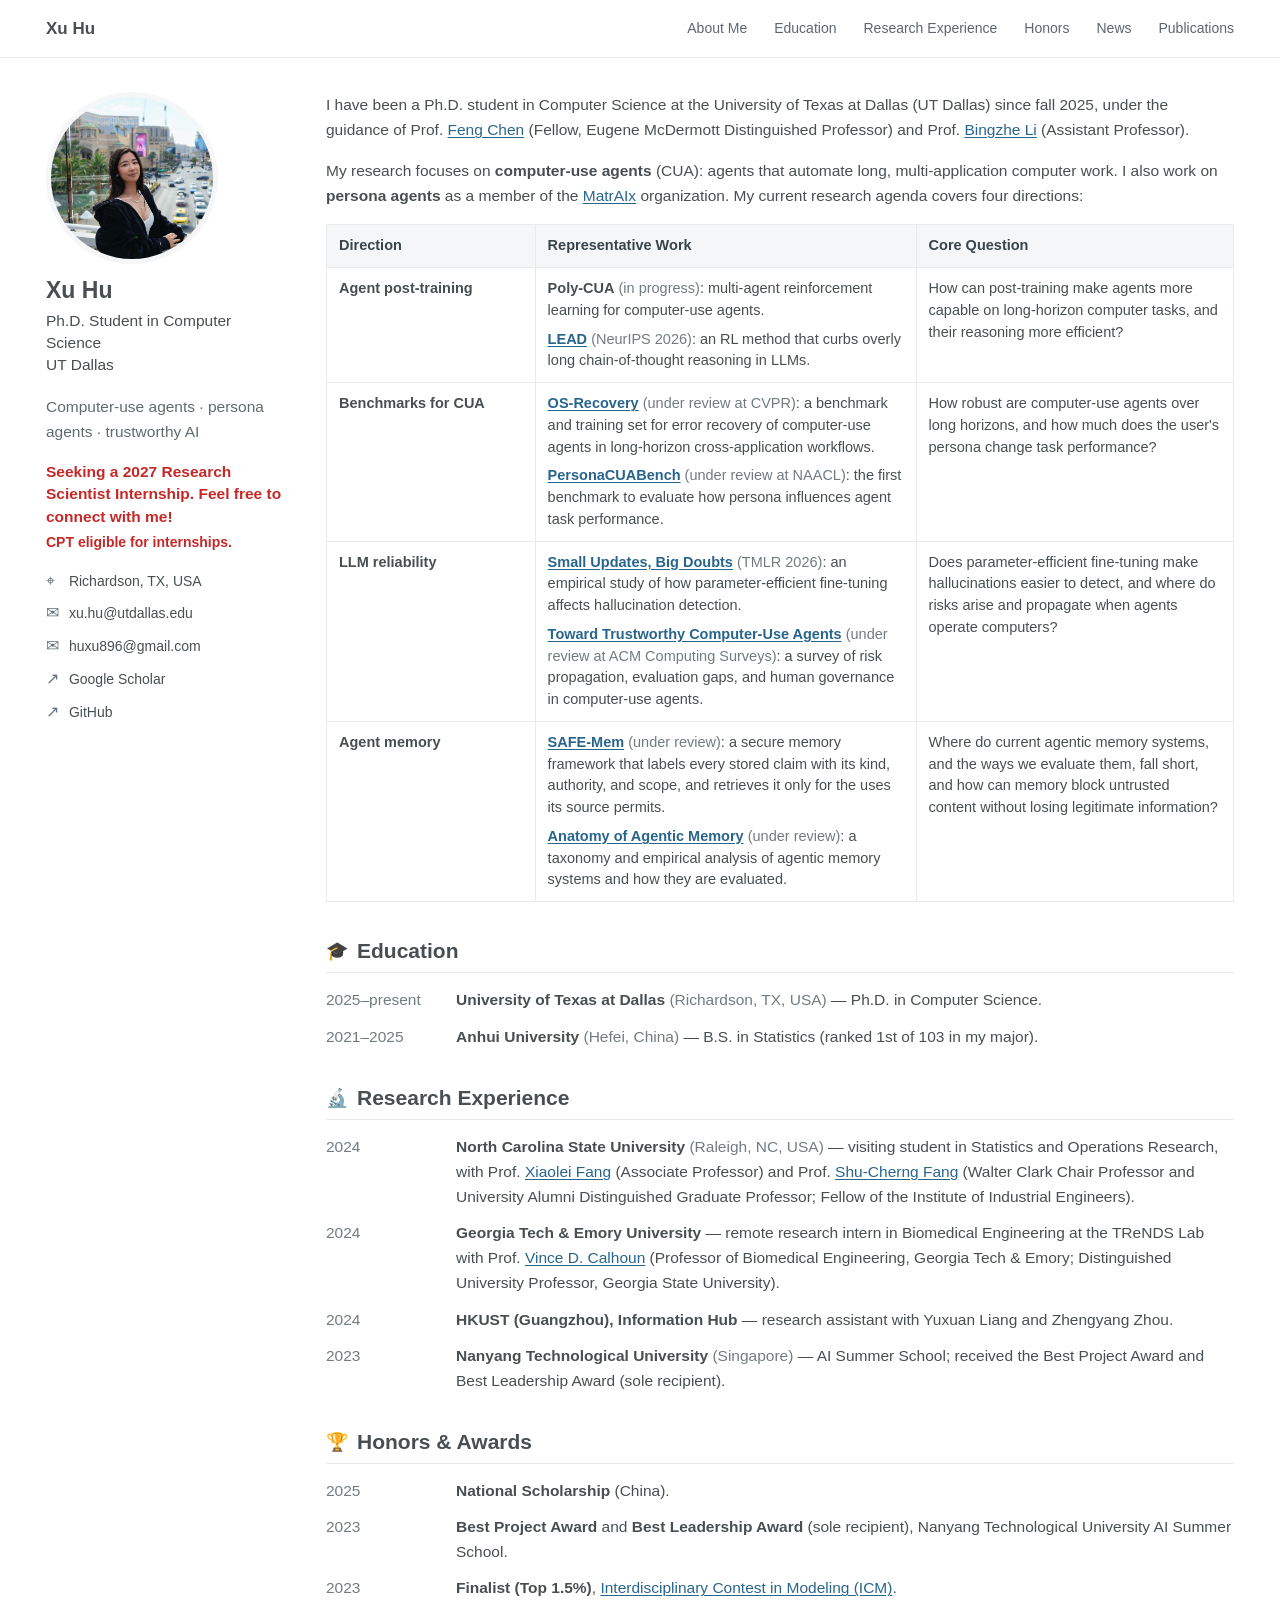
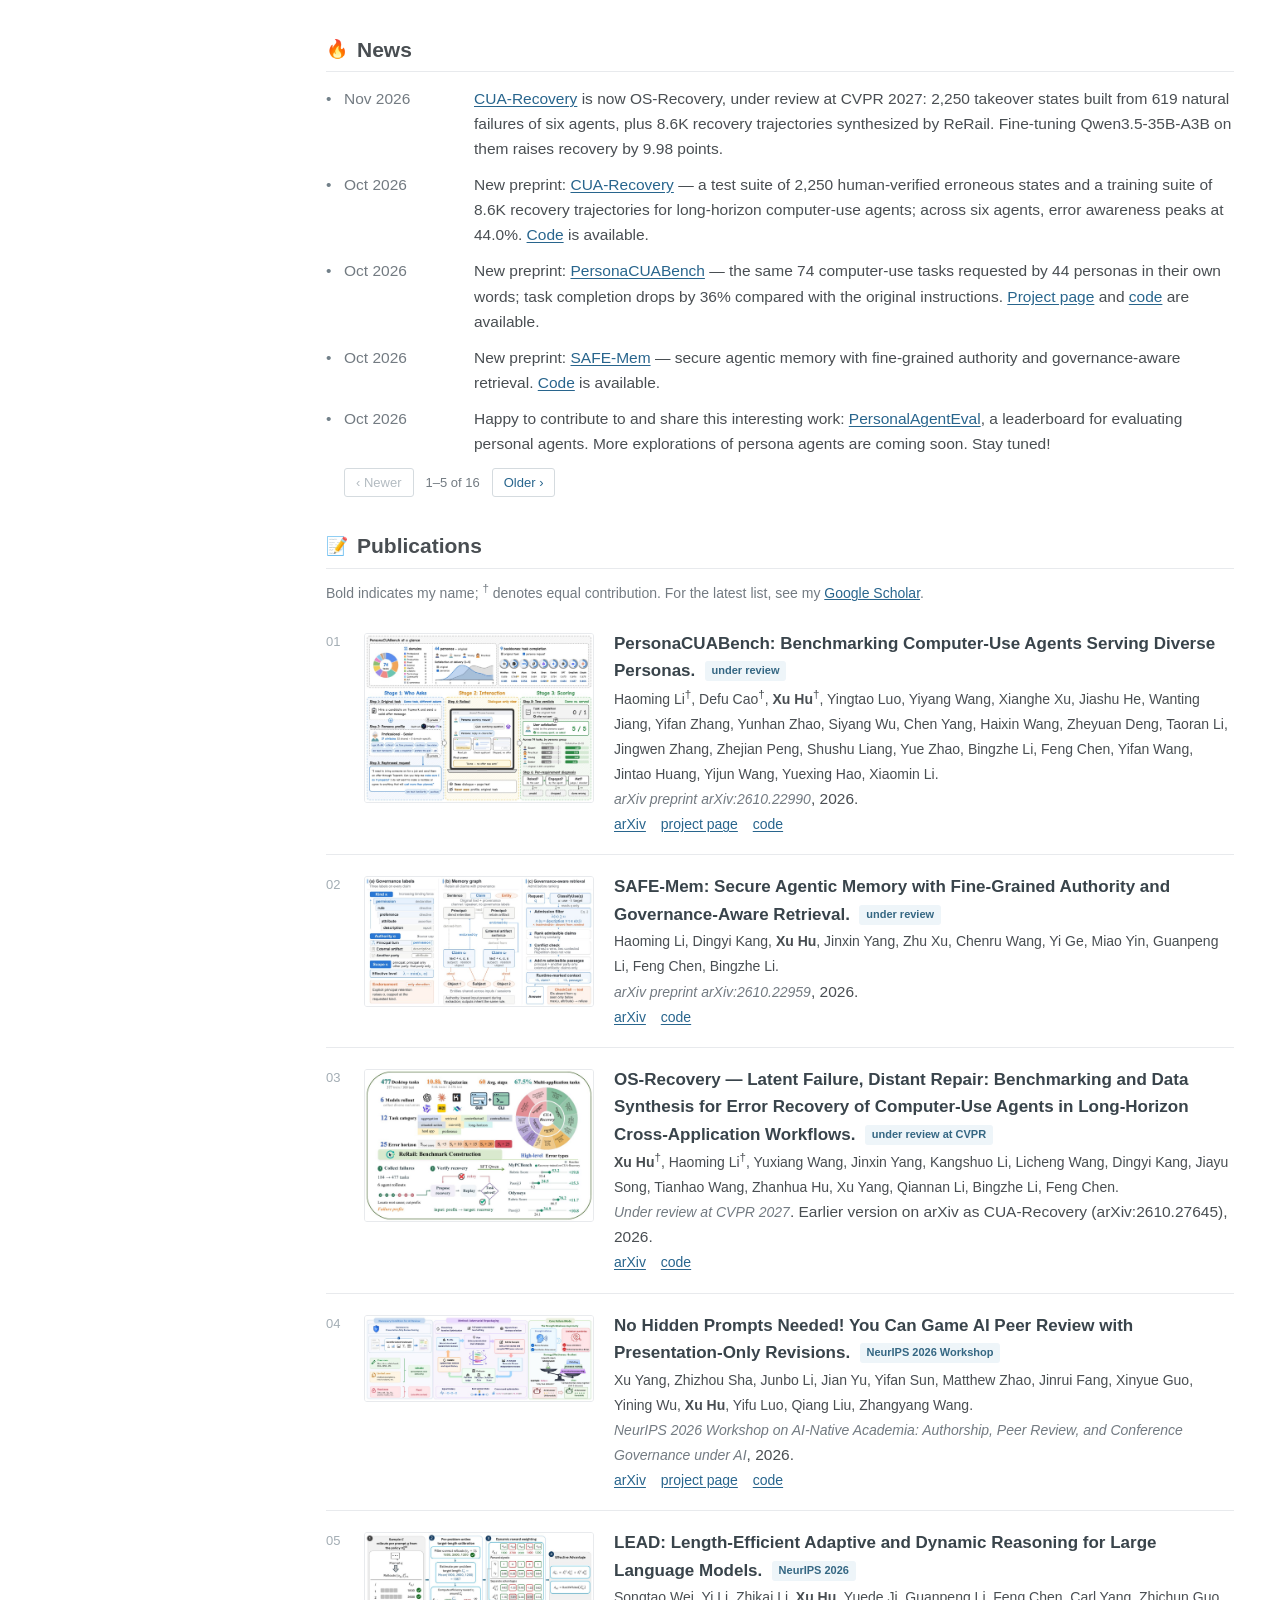
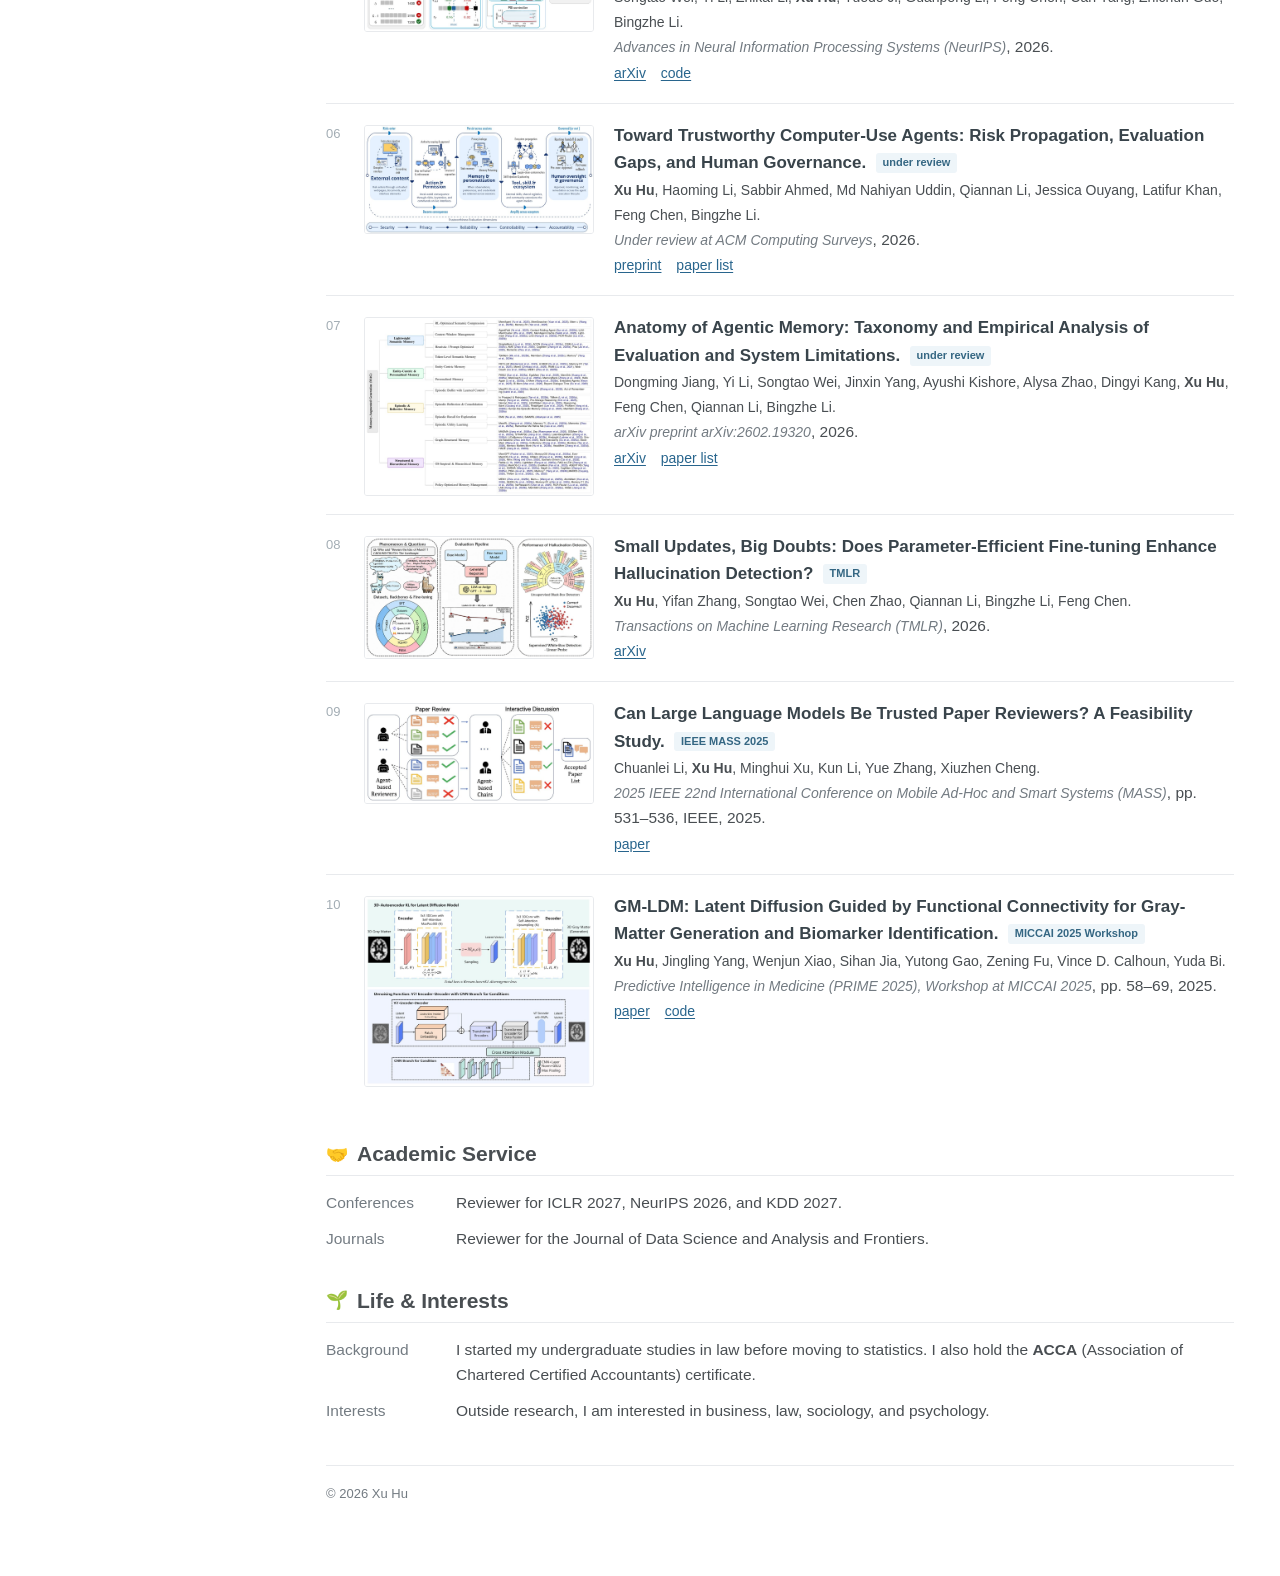
==== commit 3b8bb85c: "Rename CUA-Recovery to OS-Recovery, now under review at CVPR 2027 Co-Authored-By: Claude Opus 5.5 <n" ====
--- a/index.html
+++ b/index.html
@@ -115,7 +115,7 @@
               <tr>
                 <th scope="row">Benchmarks for CUA</th>
                 <td class="work">
-                  <p><a href="https://arxiv.org/abs/2610.27645"><strong>CUA-Recovery</strong></a> <span class="status">(under review at ICLR)</span>: a long-horizon robustness benchmark for computer-use agents.</p>
+                  <p><a href="https://arxiv.org/abs/2610.27645"><strong>OS-Recovery</strong></a> <span class="status">(under review at CVPR)</span>: a benchmark and training set for error recovery of computer-use agents in long-horizon cross-application workflows.</p>
                   <p><a href="https://arxiv.org/abs/2610.22990"><strong>PersonaCUABench</strong></a> <span class="status">(under review at NAACL)</span>: the first benchmark to evaluate how persona influences agent task performance.</p>
                 </td>
                 <td>How robust are computer-use agents over long horizons, and how much does the user's persona change task performance?</td>
@@ -203,6 +203,13 @@
       <h2 class="section"><span aria-hidden="true">🔥</span> News</h2>
       <ul class="news" id="news-list">
         <li>
+          <span class="date">Nov 2026</span>
+          <span class="what"><a href="https://arxiv.org/abs/2610.27645">CUA-Recovery</a> is now OS-Recovery, under review at CVPR 2027:
+            2,250 takeover states built from 619 natural failures of six agents, plus 8.6K recovery trajectories synthesized by ReRail.
+            Fine-tuning Qwen3.5-35B-A3B on them raises recovery by 9.98 points.
+          </span>
+        </li>
+        <li>
           <span class="date">Oct 2026</span>
           <span class="what">New preprint:
             <a href="https://arxiv.org/abs/2610.27645">CUA-Recovery</a> —
@@ -365,16 +372,16 @@
         </li>
 
         <li class="has-fig">
-          <a class="pub-fig" href="figures/cua-recovery.jpg"><img src="figures/cua-recovery.jpg" width="1100" height="732" loading="lazy" alt="Overview of the CUA-Recovery benchmark and its construction" /></a>
-          <div class="pub-body">
-            <span class="pub-title"><a href="https://arxiv.org/abs/2610.27645">CUA-Recovery: Benchmarking Error Recovery in Long-Horizon
-              Computer-Use Agents.</a></span>
-            <span class="badge">preprint</span><br />
+          <a class="pub-fig" href="figures/cua-recovery.jpg"><img src="figures/cua-recovery.jpg" width="1100" height="732" loading="lazy" alt="Overview of the OS-Recovery benchmark and its construction" /></a>
+          <div class="pub-body">
+            <span class="pub-title"><a href="https://arxiv.org/abs/2610.27645">OS-Recovery &mdash; Latent Failure, Distant Repair: Benchmarking and Data Synthesis
+              for Error Recovery of Computer-Use Agents in Long-Horizon Cross-Application Workflows.</a></span>
+            <span class="badge">under review at CVPR</span><br />
             <span class="pub-authors">
               <span class="me">Xu Hu</span><sup>†</sup>, Haoming Li<sup>†</sup>, Yuxiang Wang, Jinxin Yang,
               Kangshuo Li, Licheng Wang, Dingyi Kang, Jiayu Song, Tianhao Wang, Zhanhua Hu, Xu Yang,
               Qiannan Li, Bingzhe Li, Feng Chen.</span><br>
-            <span class="pub-venue">arXiv preprint arXiv:2610.27645</span>, 2026.<br>
+            <span class="pub-venue">Under review at CVPR 2027</span>. Earlier version on arXiv as CUA-Recovery (arXiv:2610.27645), 2026.<br>
             <span class="pub-links">
               <a href="https://arxiv.org/abs/2610.27645">arXiv</a>
               <a href="https://github.com/xu-hu-2002/CUA-Recovery">code</a>
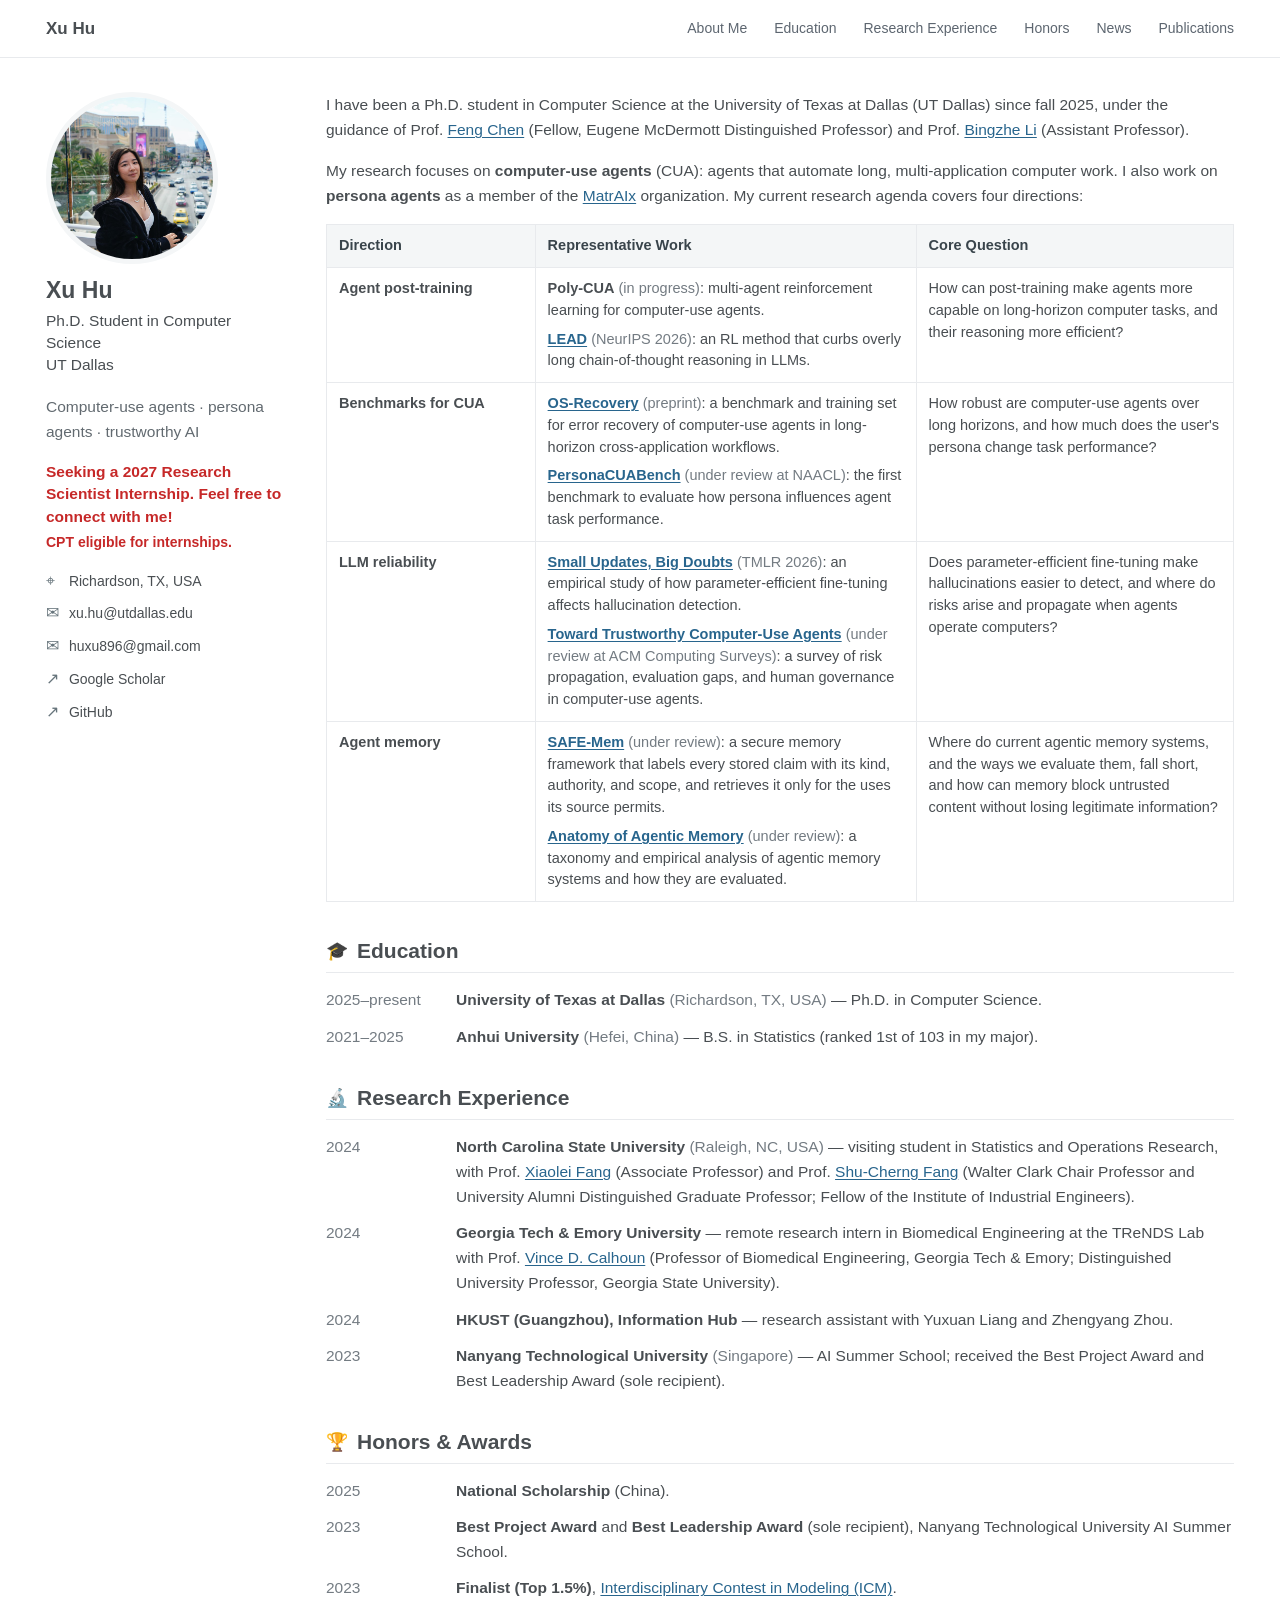
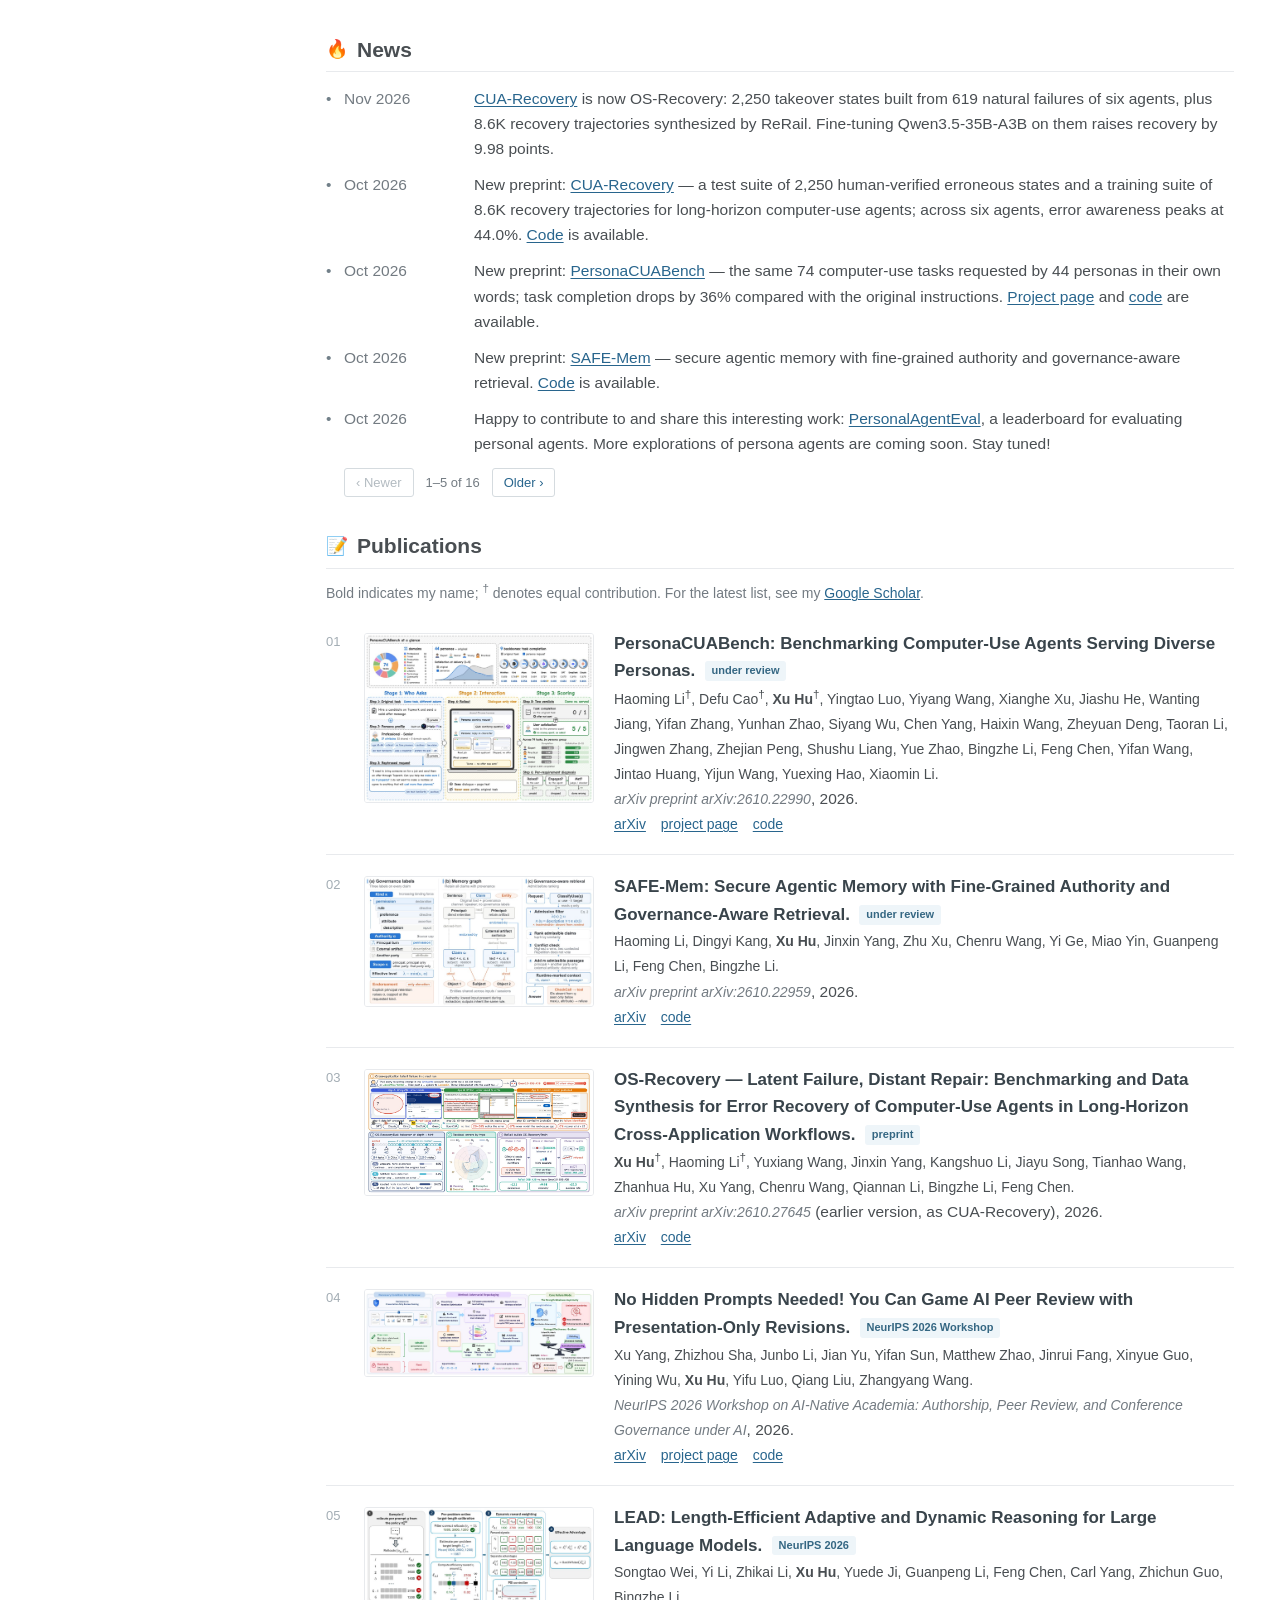
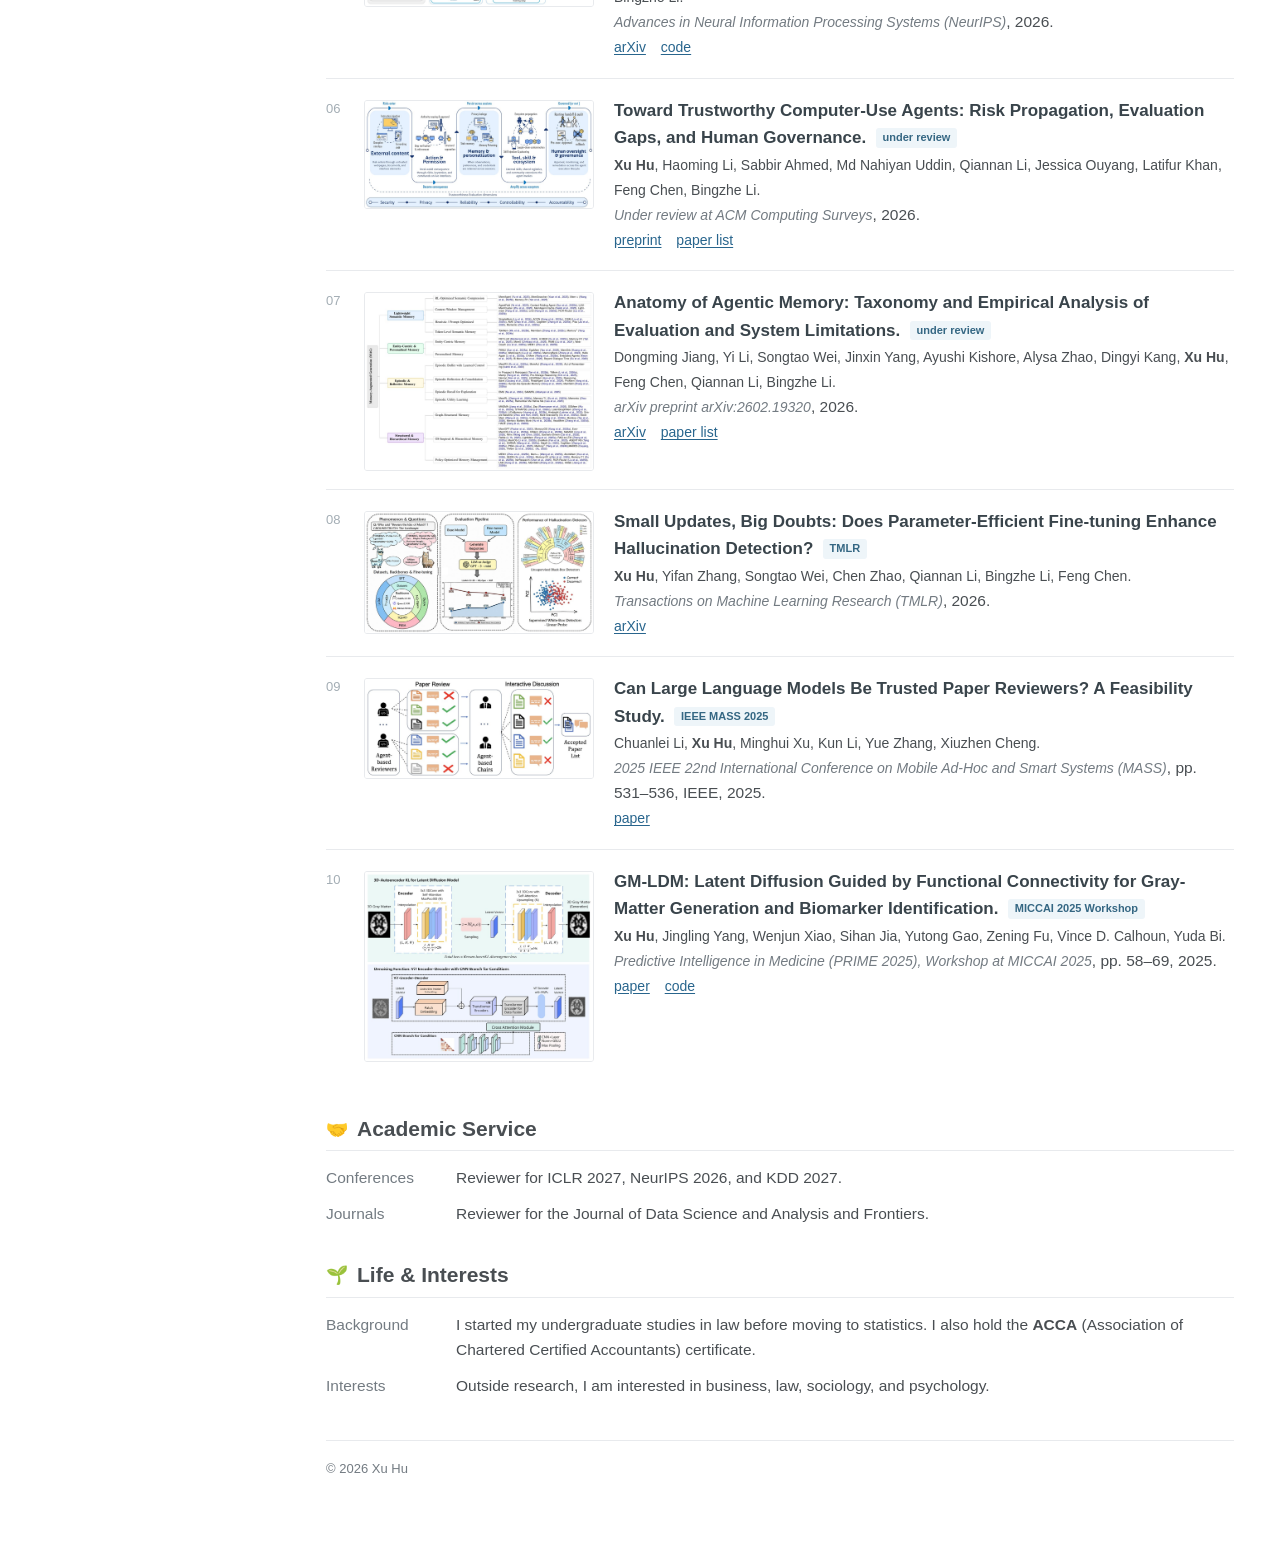
==== commit 8c458a59: "OS-Recovery: CVPR author list, new overview figure, drop venue status Co-Authored-By: Claude Opus 5." ====
--- a/index.html
+++ b/index.html
@@ -115,7 +115,7 @@
               <tr>
                 <th scope="row">Benchmarks for CUA</th>
                 <td class="work">
-                  <p><a href="https://arxiv.org/abs/2610.27645"><strong>OS-Recovery</strong></a> <span class="status">(under review at CVPR)</span>: a benchmark and training set for error recovery of computer-use agents in long-horizon cross-application workflows.</p>
+                  <p><a href="https://arxiv.org/abs/2610.27645"><strong>OS-Recovery</strong></a> <span class="status">(preprint)</span>: a benchmark and training set for error recovery of computer-use agents in long-horizon cross-application workflows.</p>
                   <p><a href="https://arxiv.org/abs/2610.22990"><strong>PersonaCUABench</strong></a> <span class="status">(under review at NAACL)</span>: the first benchmark to evaluate how persona influences agent task performance.</p>
                 </td>
                 <td>How robust are computer-use agents over long horizons, and how much does the user's persona change task performance?</td>
@@ -204,7 +204,7 @@
       <ul class="news" id="news-list">
         <li>
           <span class="date">Nov 2026</span>
-          <span class="what"><a href="https://arxiv.org/abs/2610.27645">CUA-Recovery</a> is now OS-Recovery, under review at CVPR 2027:
+          <span class="what"><a href="https://arxiv.org/abs/2610.27645">CUA-Recovery</a> is now OS-Recovery:
             2,250 takeover states built from 619 natural failures of six agents, plus 8.6K recovery trajectories synthesized by ReRail.
             Fine-tuning Qwen3.5-35B-A3B on them raises recovery by 9.98 points.
           </span>
@@ -372,16 +372,16 @@
         </li>
 
         <li class="has-fig">
-          <a class="pub-fig" href="figures/cua-recovery.jpg"><img src="figures/cua-recovery.jpg" width="1100" height="732" loading="lazy" alt="Overview of the OS-Recovery benchmark and its construction" /></a>
+          <a class="pub-fig" href="figures/os-recovery.jpg"><img src="figures/os-recovery.jpg" width="1600" height="877" loading="lazy" alt="Overview of the OS-Recovery benchmark and its construction" /></a>
           <div class="pub-body">
             <span class="pub-title"><a href="https://arxiv.org/abs/2610.27645">OS-Recovery &mdash; Latent Failure, Distant Repair: Benchmarking and Data Synthesis
               for Error Recovery of Computer-Use Agents in Long-Horizon Cross-Application Workflows.</a></span>
-            <span class="badge">under review at CVPR</span><br />
+            <span class="badge">preprint</span><br />
             <span class="pub-authors">
               <span class="me">Xu Hu</span><sup>†</sup>, Haoming Li<sup>†</sup>, Yuxiang Wang, Jinxin Yang,
-              Kangshuo Li, Licheng Wang, Dingyi Kang, Jiayu Song, Tianhao Wang, Zhanhua Hu, Xu Yang,
+              Kangshuo Li, Jiayu Song, Tianhao Wang, Zhanhua Hu, Xu Yang, Chenru Wang,
               Qiannan Li, Bingzhe Li, Feng Chen.</span><br>
-            <span class="pub-venue">Under review at CVPR 2027</span>. Earlier version on arXiv as CUA-Recovery (arXiv:2610.27645), 2026.<br>
+            <span class="pub-venue">arXiv preprint arXiv:2610.27645</span> (earlier version, as CUA-Recovery), 2026.<br>
             <span class="pub-links">
               <a href="https://arxiv.org/abs/2610.27645">arXiv</a>
               <a href="https://github.com/xu-hu-2002/CUA-Recovery">code</a>
